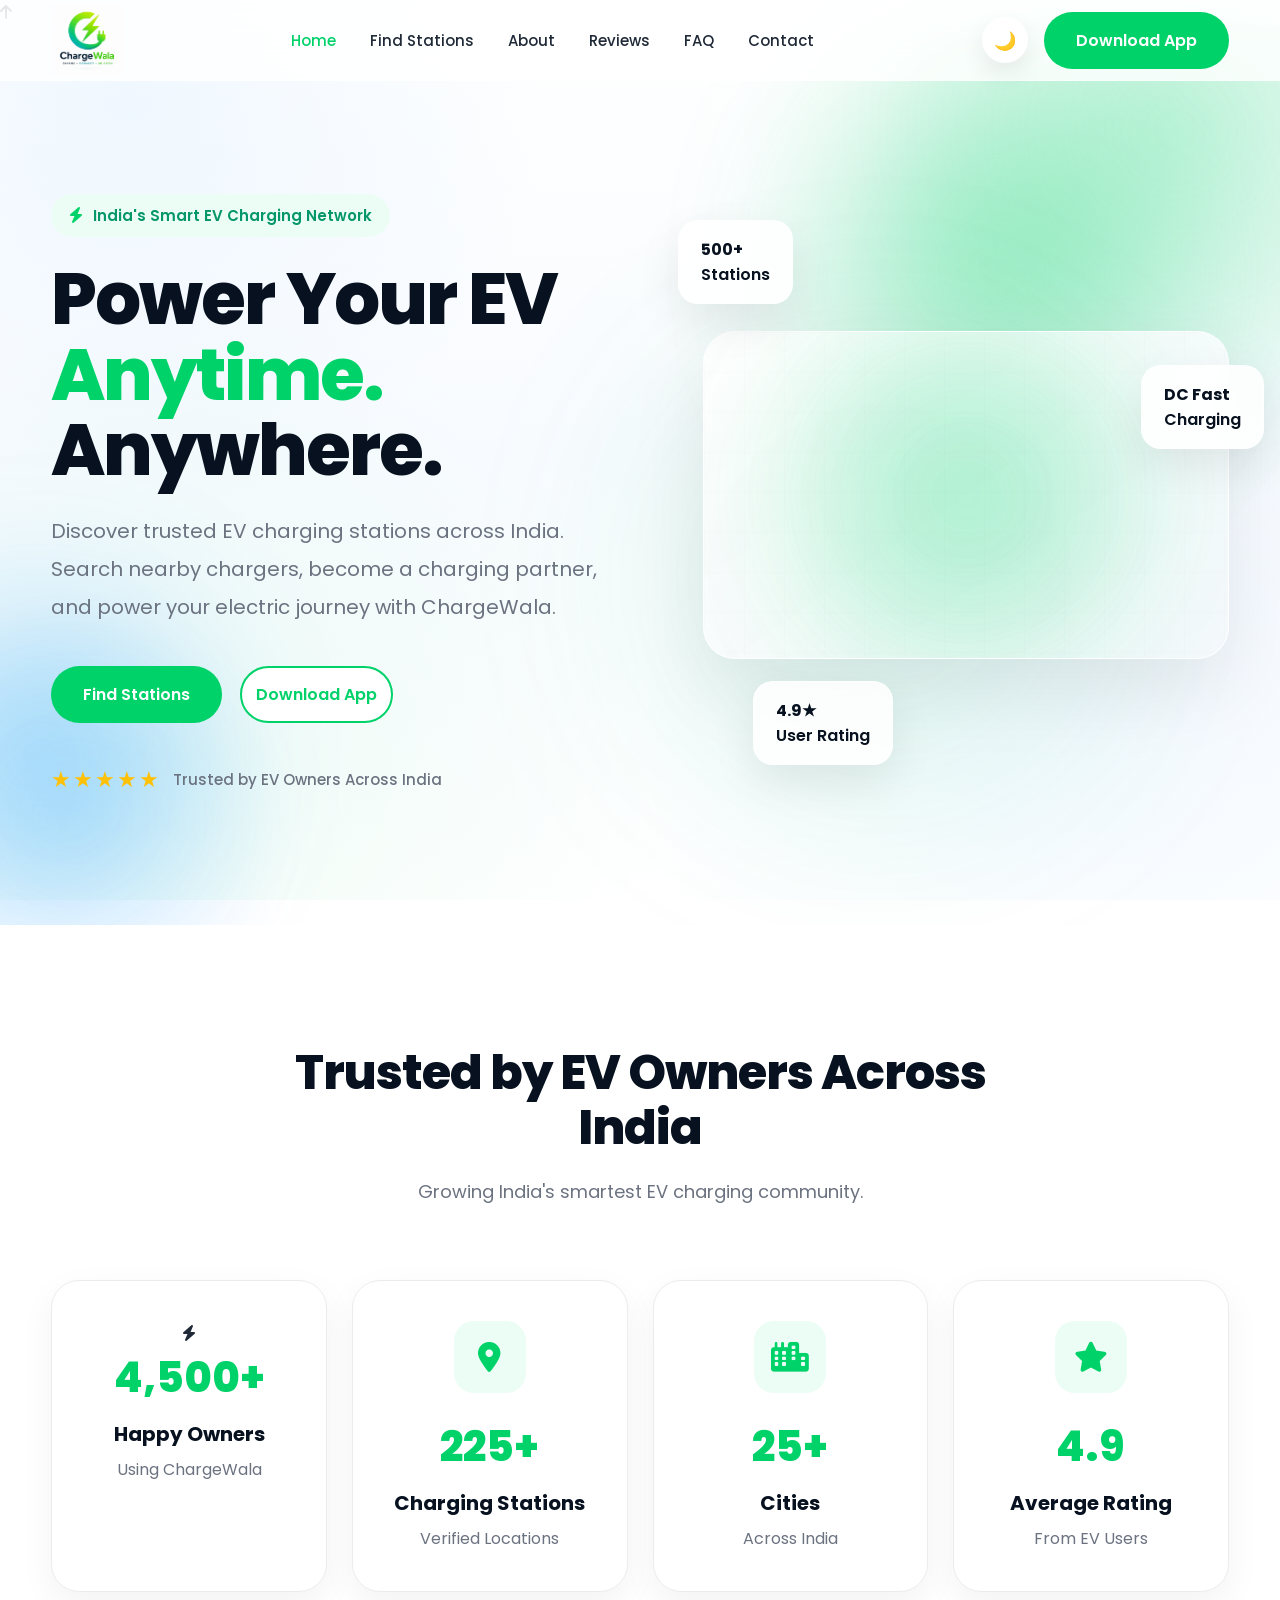
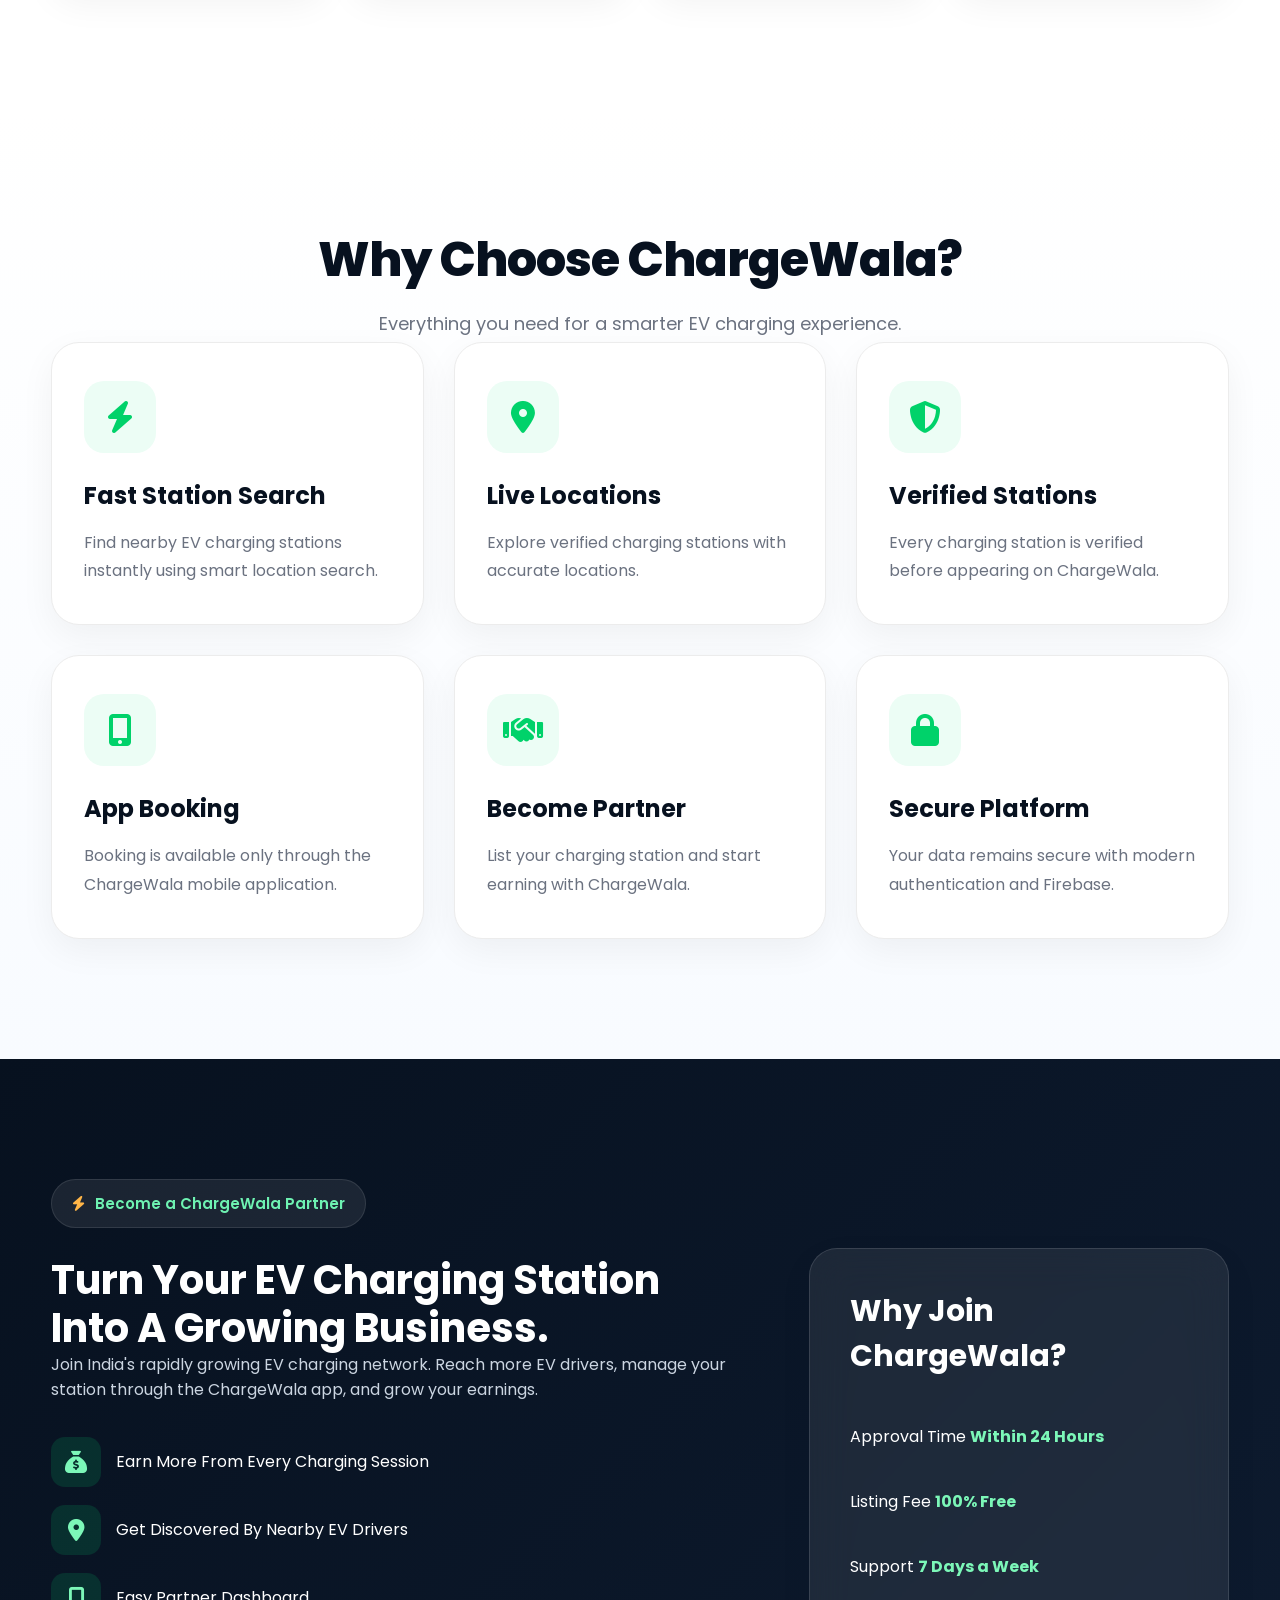
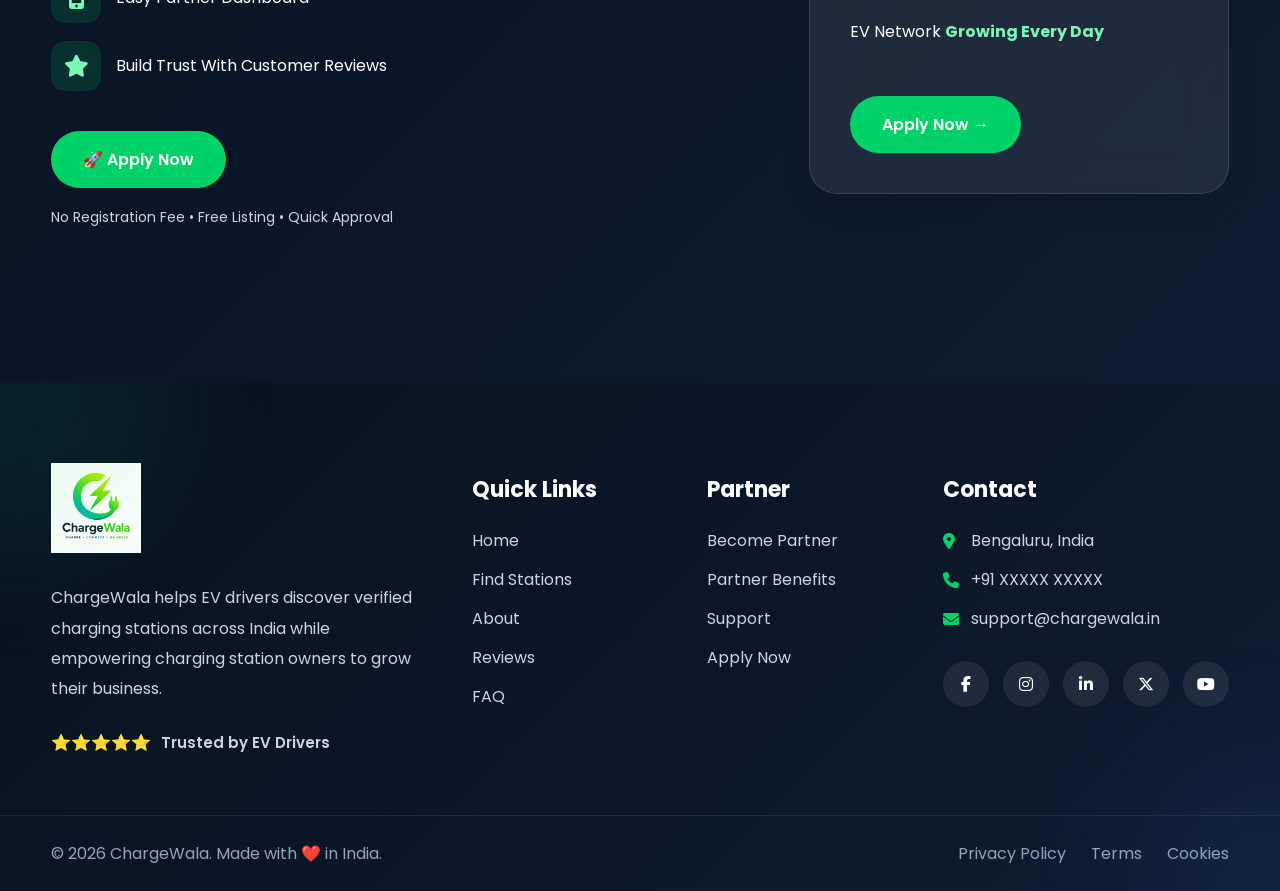
==== index.html @ 98efdf78 "Remove car placeholder from index.html Removed the car placeholder section from the HTML." ====
<!DOCTYPE html>
<html lang="en">

<head>

    <meta charset="UTF-8">

    <meta
        name="viewport"
        content="width=device-width, initial-scale=1.0">

    <title>ChargeWala | EV Charging Made Easy</title>

    <meta
        name="description"
        content="Find EV charging stations across India. Become a ChargeWala Partner and grow your charging business.">

    <meta
        name="keywords"
        content="EV Charging, ChargeWala, Charging Station, Electric Vehicle">

    <meta
        name="author"
        content="ChargeWala">

    <!-- Google Font -->
     <link
rel="stylesheet"
href="https://cdnjs.cloudflare.com/ajax/libs/font-awesome/6.7.2/css/all.min.css">

    <link
        rel="preconnect"
        href="https://fonts.googleapis.com">

    <link
        rel="preconnect"
        href="https://fonts.gstatic.com"
        crossorigin>

    <link
        href="https://fonts.googleapis.com/css2?family=Poppins:wght@300;400;500;600;700;800&display=swap"
        rel="stylesheet">

    <!-- CSS -->

  <link rel="stylesheet" href="css/variables.css">
<link rel="stylesheet" href="css/style.css">
<link rel="stylesheet" href="css/design-system.css">

<link rel="stylesheet" href="css/navbar.css">
<link rel="stylesheet" href="css/hero.css">
<link rel="stylesheet" href="css/stats.css">
<link rel="stylesheet" href="css/features.css">
<link rel="stylesheet" href="how-it-works.css">
<link rel="stylesheet" href="css/stations.css">
<link rel="stylesheet" href="css/partner.css">

<link rel="stylesheet" href="css/effects.css">
<link rel="stylesheet" href="css/dark.css">
<link rel="stylesheet" href="css/footer.css">


</head>
<body>


    <!-- Navbar -->
     
     <div class="cursor-glow"></div>
     <div class="scroll-progress"></div>
     <i class="fa-solid fa-arrow-up"></i>
    <div id="navbar"></div>

    <!-- Hero -->
    
    <main>
        

<section class="hero section">

    <div class="hero-blob blob-green"></div>

<div class="hero-blob blob-blue"></div>

<div class="container hero-wrapper">
    <div class="glow"></div>

<div class="hero-content fade-up">

<div class="hero-badge section-badge">
<div>
    <i class="fa-solid fa-bolt"></i>
</div>


<span>

India's Smart EV Charging Network

</span>

</div>

<h1 class="section-title">

Power Your EV

<span>Anytime.</span>

Anywhere.

</h1>

<p class="section-description">

Discover trusted EV charging stations across India.
Search nearby chargers, become a charging partner,
and power your electric journey with ChargeWala.

</p>

<div class="hero-buttons">

<a href="find-stations.html" class="btn">

Find Stations

</a>

<a href="download.html" class="btn-outline">

Download App

</a>

</div>

<div class="hero-rating">

<span>★★★★★</span>

Trusted by EV Owners Across India

</div>

</div>

<div class="hero-image fade-up">

    <div class="car-frame">

    <div class="car-glow"></div>

    <img
        src="assets/images/ev-car.png"
        alt="ChargeWala EV"
        class="ev-car">

   

</div>

    <div class="floating-card card-one">

<div>

<strong>500+</strong>

<br>

Stations

</div>

</div>
    <div class="floating-card card-two">

<div>

<strong>DC Fast</strong>

<br>

Charging

</div>

</div>

    <div class="floating-card card-three">

<div>

<strong>4.9★</strong>

<br>

User Rating

</div>

</div>

</div>

</div>

</section>

<section class="stats section">

<div class="container">

<div class="stats-header section-header">

<h2 class="section-title">

Trusted by EV Owners Across India

</h2>

<p class="section-description">
Growing India's smartest EV charging community.

</p>

</div>

<div class="stats-grid grid-4">

<div class="stat-card card">

<i class="fa-solid fa-bolt"></i>

<div class="stat-number" data-target="10000">

0

</div>

<div class="stat-title">

Happy Owners

</div>

<div class="stat-subtitle">

Using ChargeWala

</div>

</div>

<div class="stat-card card">

<div class="stat-icon"><i class="fa-solid fa-location-dot"></i></div>

<div class="stat-number" data-target="500">

0

</div>

<div class="stat-title">

Charging Stations

</div>

<div class="stat-subtitle">

Verified Locations

</div>

</div>

<div class="stat-card card">

<div class="stat-icon"><i class="fa-solid fa-city"></i></div>

<div class="stat-number" data-target="25">

0

</div>

<div class="stat-title">

Cities

</div>

<div class="stat-subtitle">

Across India

</div>

</div>

<div class="stat-card card">

<div class="stat-icon"><i class="fa-solid fa-star"></i></div>

<div class="stat-number">

4.9

</div>

<div class="stat-title">

Average Rating

</div>

<div class="stat-subtitle">

From EV Users

</div>

</div>

</div>

</div>

</section>

<section class="features section">

<div class="container">

<div class="features-header">

<h2 class="section-title">

Why Choose ChargeWala?

</h2>

<p class="section-description">

Everything you need for a smarter EV charging experience.

</p>

</div>

<div class="features-grid grid-3">
<div class="feature-card card">

<div class="feature-icon icon-box">

<i class="fa-solid fa-bolt"></i>

</div>

<h3>

Fast Station Search

</h3>

<p>

Find nearby EV charging stations instantly using smart location search.

</p>

</div>

<div class="feature-card card">

<div class="feature-icon icon-box">

<i class="fa-solid fa-location-dot"></i>

</div>

<h3>

Live Locations

</h3>

<p>

Explore verified charging stations with accurate locations.

</p>

</div>

<div class="feature-card card">

<div class="feature-icon icon-box">

<i class="fa-solid fa-shield-halved"></i>

</div>

<h3>

Verified Stations

</h3>

<p>

Every charging station is verified before appearing on ChargeWala.

</p>

</div>

<div class="feature-card card">

<div class="feature-icon icon-box">

<i class="fa-solid fa-mobile-screen-button"></i>

</div>

<h3>

App Booking

</h3>

<p>

Booking is available only through the ChargeWala mobile application.

</p>

</div>

<div class="feature-card card">

<div class="feature-icon icon-box">

<i class="fa-solid fa-handshake"></i>

</div>

<h3>

Become Partner

</h3>

<p>

List your charging station and start earning with ChargeWala.

</p>

</div>

<div class="feature-card card">

<div class="feature-icon icon-box">

<i class="fa-solid fa-lock"></i>

</div>

<h3>

Secure Platform

</h3>

<p>

Your data remains secure with modern authentication and Firebase.

</p>

</div>

</div>

</div>

</section>


<section class="partner section">

<div class="container partner-wrapper">

<div class="partner-left">

<div class="partner-badge">

<i class="fa-solid fa-bolt"></i>

<span>Become a ChargeWala Partner</span>

</div>

<h2>

Turn Your EV Charging Station Into A Growing Business.

</h2>

<p>

Join India's rapidly growing EV charging network.
Reach more EV drivers, manage your station through the ChargeWala app, and grow your earnings.

</p>

<div class="partner-list">

<div class="partner-item">

<div class="partner-icon">

<i class="fa-solid fa-sack-dollar"></i>

</div>

<div>

Earn More From Every Charging Session

</div>

</div>

<div class="partner-item">

<div class="partner-icon">

<i class="fa-solid fa-location-dot"></i>

</div>

<div>

Get Discovered By Nearby EV Drivers

</div>

</div>

<div class="partner-item">

<div class="partner-icon">

<i class="fa-solid fa-mobile-screen-button"></i>

</div>

<div>

Easy Partner Dashboard

</div>

</div>

<div class="partner-item">

<div class="partner-icon">

<i class="fa-solid fa-star"></i>

</div>

<div>

Build Trust With Customer Reviews

</div>

</div>

</div>

<a
href="https://forms.gle/YOUR_GOOGLE_FORM_LINK"
target="_blank"
class="btn">

🚀 Apply Now

</a>

<p class="partner-note">

No Registration Fee • Free Listing • Quick Approval

</p>

</div>

<div class="partner-right">
<div class="partner-card card glass-card">

<h3>

Why Join ChargeWala?

</h3>

<div class="partner-stat">

<span>Approval Time</span>

<strong>Within 24 Hours</strong>

</div>

<div class="partner-stat">

<span>Listing Fee</span>

<strong>100% Free</strong>

</div>

<div class="partner-stat">

<span>Support</span>

<strong>7 Days a Week</strong>

</div>

<div class="partner-stat">

<span>EV Network</span>

<strong>Growing Every Day</strong>

</div>

<a
href="https://forms.gle/YOUR_GOOGLE_FORM_LINK"
target="_blank"
class="btn">

Apply Now →

</a>

</div>

</div>

</div>

</section>

</main>


    <!-- Footer -->
    <div id="footer"></div>

<script src="js/navbar.js"></script>
<script src="js/theme.js"></script>
<script src="js/animation.js"></script>
<script src="js/effects.js"></script>
<script src="js/loader.js"></script>
<script src="js/app.js"></script>
<script src="js/footer.js"></script>

</body>


</html>
---- css/variables.css ----
/* ======================================
   ChargeWala Design System
======================================*/

:root{

    /* Colors */

    --primary:#00D26A;

    --primary-dark:#00B95E;

    --secondary:#0094FF;

    --dark:#07111F;

    --white:#FFFFFF;

    --bg:#F8FAFC;

    --text:#1F2937;

    --gray:#6B7280;

    --border:#E5E7EB;

    /* Radius */

    --radius-sm:10px;

    --radius-md:18px;

    --radius-lg:28px;

    --radius-xl:40px;

    /* Shadow */

    --shadow-sm:0 5px 15px rgba(0,0,0,.05);

    --shadow-md:0 10px 30px rgba(0,0,0,.08);

    --shadow-lg:0 20px 60px rgba(0,0,0,.12);

    /* Transition */

    --transition:.35s ease;

}
---- css/style.css ----
/* ===========================
   ChargeWala Global Styles
=========================== */

@import url("variables.css");

/* ===========================
   RESET
=========================== */

*{
    margin:0;
    padding:0;
    box-sizing:border-box;
}

/*=====================================
        GLOBAL BACKGROUND
======================================*/

html{
    scroll-behavior:smooth;
}

body{
    font-family:'Poppins',sans-serif;
    color:var(--text);
    overflow-x:hidden;
    position:relative;
    background:#fff;
}

img{

transition:.35s;

}

img:hover{

transform:scale(1.01);

}

a{
    text-decoration:none;
    color:inherit;
}

button{
    border:none;
    cursor:pointer;
    font-family:inherit;
    background:none;
}

input,
textarea,
select{
    font-family:inherit;
    outline:none;
}

ul{
    list-style:none;
}

/* ===========================
   CONTAINER
=========================== */

.container{
    width:min(1200px,92%);
    margin:0 auto;
}


/* ===========================
   BUTTONS
=========================== */

.btn{

display:inline-flex;
align-items:center;
justify-content:center;
gap:10px;

padding:16px 32px;

border-radius:999px;

background:var(--primary);

color:#fff;

font-size:16px;
font-weight:600;

transition:all .35s ease;

}

.btn:hover{

transform:translateY(-4px);

background:linear-gradient(
135deg,
var(--primary-dark),
var(--primary)
);

box-shadow:0 20px 45px rgba(0,210,106,.30);

}

.btn-outline{

display:inline-flex;
align-items:center;
justify-content:center;
gap:10px;

padding:16px 32px;

border-radius:999px;

border:2px solid var(--primary);

background:#fff;

color:var(--primary);

font-size:16px;
font-weight:600;

transition:all .35s ease;

}

.btn-outline:hover{

background:var(--primary);

color:#fff;

transform:translateY(-4px);

box-shadow:0 20px 45px rgba(0,210,106,.25);

}

/* ===========================
   MAIN
=========================== */

main{
    min-height:100vh;
}

/*=====================================
        COMMON PAGE HERO
======================================*/

.page-hero{

position:relative;

overflow:hidden;

background:
radial-gradient(circle at top right,
rgba(0,210,106,.18),
transparent 35%),

radial-gradient(circle at bottom left,
rgba(79,172,254,.15),
transparent 35%),

linear-gradient(
180deg,
#ffffff,
#f8fbff
);

}

/* Glow Blobs */

.page-hero .hero-blob{

position:absolute;

border-radius:50%;

filter:blur(90px);

opacity:.7;

pointer-events:none;

z-index:0;

}

.page-hero .blob-green{

width:320px;

height:320px;

background:#00D26A;

top:-80px;

right:-80px;

}

.page-hero .blob-blue{

width:280px;

height:280px;

background:#4FACFE;

bottom:-100px;

left:-100px;

}

/* Hero Content */

.page-hero .container{

position:relative;

z-index:2;

}

/*=====================================
        GLOBAL PREMIUM BACKGROUND
======================================*/

/*=====================================
        GLOBAL PREMIUM BACKGROUND
======================================*/

body::before{

content:"";

position:fixed;

inset:0;

z-index:-1;

pointer-events:none;

background:

radial-gradient(circle at 10% 10%,
rgba(79,172,254,.08),
transparent 30%),

radial-gradient(circle at 90% 12%,
rgba(0,210,106,.08),
transparent 30%),

radial-gradient(circle at 15% 85%,
rgba(0,210,106,.06),
transparent 35%),

radial-gradient(circle at 85% 80%,
rgba(79,172,254,.06),
transparent 35%),

linear-gradient(
180deg,
#ffffff,
#f8fbff,
#ffffff);

}

/*=====================================
        GLOBAL SECTIONS
======================================*/

section{
padding:90px 0;
position:relative;

background:transparent;

}

.card{

background:#fff;

border-radius:20px;

box-shadow:
0 10px 30px rgba(15,23,42,.08);

transition:.3s;

}

.card:hover{

transform:translateY(-8px);

box-shadow:

0 25px 60px rgba(0,0,0,.12);

}
---- css/design-system.css ----
/* ==========================================
   CHARGEWALA DESIGN SYSTEM
========================================== */

/* ========= Sections ========= */

.section{
    position:relative;
    padding:120px 0;
}

.section-header{
    max-width:760px;
    margin:0 auto 70px;
    text-align:center;
}

.section-badge{
    display:inline-flex;
    align-items:center;
    gap:10px;
    padding:10px 18px;
    border-radius:999px;
    background:#ECFDF5;
    color:#059669;
    font-size:15px;
    font-weight:600;
    margin-bottom:20px;
}

.section-title{
    font-size:48px;
    font-weight:800;
    line-height:1.15;
    letter-spacing:-1px;
    color:var(--dark);
    margin-bottom:20px;
}

.section-description{
    font-size:18px;
    line-height:1.9;
    color:var(--gray);
}

/* ========= Cards ========= */

.card{
    background:#fff;
    border:1px solid #ECECEC;
    border-radius:28px;
    overflow:hidden;
    box-shadow:0 12px 35px rgba(0,0,0,.05);
    transition:all .35s ease;
}

.card:hover{
    transform:translateY(-10px);
    box-shadow:0 35px 70px rgba(0,0,0,.12);
}

/* ========= Glass ========= */

.glass-card{
    background:rgba(255,255,255,.08) !important;
    backdrop-filter:blur(20px);
    -webkit-backdrop-filter:blur(20px);
    border:1px solid rgba(255,255,255,.12);
}

/* ========= Icons ========= */

.icon-box{
    width:72px;
    height:72px;
    display:flex;
    justify-content:center;
    align-items:center;
    border-radius:20px;
    background:#ECFDF5;
    color:var(--primary);
    font-size:32px;
    margin-bottom:25px;
}

/* ========= Layout ========= */

.grid{
    display:grid;
    gap:30px;
}

.grid-2{
    display:grid;
    grid-template-columns:repeat(2,1fr);
    gap:30px;
}

.grid-3{
    display:grid;
    grid-template-columns:repeat(3,1fr);
    gap:30px;
}

.grid-4{
    display:grid;
    grid-template-columns:repeat(4,1fr);
    gap:30px;
}

.flex{
    display:flex;
}

.flex-center{
    display:flex;
    align-items:center;
    justify-content:center;
}

/* ========= Utilities ========= */

.gradient-text{
    background:linear-gradient(
        90deg,
        var(--primary),
        var(--secondary)
    );

    -webkit-background-clip:text;
    -webkit-text-fill-color:transparent;
}

.divider{
    width:100px;
    height:4px;
    margin:30px auto;
    border-radius:999px;
    background:linear-gradient(
        90deg,
        var(--primary),
        var(--secondary)
    );
}

/* ========= Responsive ========= */

@media (max-width:992px){

    .grid-4{
        grid-template-columns:repeat(2,1fr);
    }

    .grid-3{
        grid-template-columns:repeat(2,1fr);
    }

}

@media (max-width:768px){

    .section{
        padding:90px 0;
    }

    .section-title{
        font-size:36px;
    }

    .section-description{
        font-size:17px;
    }

    .grid-2,
    .grid-3,
    .grid-4{
        grid-template-columns:1fr;
    }

}
---- css/navbar.css ----
/* ==========================================
        CHARGEWALA PREMIUM NAVBAR
========================================== */

.navbar{
    position:fixed;
    top:0;
    left:0;
    width:100%;
    z-index:999;
    background:rgba(255,255,255,.82);
    backdrop-filter:blur(20px);
    -webkit-backdrop-filter:blur(20px);
    border-bottom:1px solid rgba(255,255,255,.25);
    transition:all .35s ease;
}

.navbar.scrolled{
    background:rgba(255,255,255,.92);
    box-shadow:0 12px 35px rgba(0,0,0,.08);
}

/* =======================
        CONTAINER
======================= */

.nav-container{
    height:80px;
    display:flex;
    align-items:center;
    justify-content:space-between;
}

/* =======================
          LOGO
======================= */

.logo{

display:flex;

align-items:center;

text-decoration:none;

}

.logo img{

height:72px;

width:auto;

display:block;

transition:.3s ease;

}

.logo img:hover{

transform:scale(1.05);

}
/* =======================
        NAV LINKS
======================= */

.nav-links{
    display:flex;
    align-items:center;
    gap:34px;
}

.nav-links li{
    list-style:none;
}

.nav-links a{
    position:relative;
    color:var(--text);
    font-size:15px;
    font-weight:500;
    transition:all .3s ease;
}

.nav-links a:hover{
    color:var(--primary);
}

.nav-links a::after{
    content:"";
    position:absolute;
    left:0;
    bottom:-7px;
    width:0;
    height:2px;
    border-radius:50px;
    background:var(--primary);
    transition:width .3s ease;
}

.nav-links a:hover::after{
    width:100%;
}

.active-link{
    color:var(--primary)!important;
}

.active-link::after{
    width:100%;
}

/* =======================
        RIGHT SIDE
======================= */

.nav-right{
    display:flex;
    align-items:center;
    gap:16px;
}

/* =======================
       THEME BUTTON
======================= */

.theme-btn{
    width:46px;
    height:46px;
    border:none;
    border-radius:50%;
    background:#fff;
    box-shadow:0 10px 25px rgba(0,0,0,.08);
    cursor:pointer;
    font-size:18px;
    transition:all .35s ease;
}

.theme-btn:hover{
    transform:rotate(20deg);
}

/* =======================
      MENU BUTTON
======================= */

.menu-btn{
    width:48px;
    height:48px;
    border:none;
    background:transparent;
    display:none;
    justify-content:center;
    align-items:center;
    flex-direction:column;
    gap:6px;
    cursor:pointer;
}

.menu-btn span{
    width:26px;
    height:3px;
    border-radius:50px;
    background:var(--dark);
    transition:all .35s ease;
}

/* Hamburger Animation */

.menu-btn.active span:nth-child(1){
    transform:translateY(9px) rotate(45deg);
}

.menu-btn.active span:nth-child(2){
    opacity:0;
}

.menu-btn.active span:nth-child(3){
    transform:translateY(-9px) rotate(-45deg);
}

/* =======================
         OVERLAY
======================= */

.menu-overlay{
    position:fixed;
    inset:0;
    background:rgba(0,0,0,.45);
    backdrop-filter:blur(4px);
    opacity:0;
    visibility:hidden;
    transition:all .35s ease;
    z-index:998;
}

.menu-overlay.active{
    opacity:1;
    visibility:visible;
}

/* =======================
       RESPONSIVE
======================= */

@media(max-width:992px){

    .nav-right{
        display:none;
    }

    .menu-btn{
        display:flex;
    }

    .nav-links{
        position:fixed;
        top:0;
        right:-100%;
        width:300px;
        height:100vh;
        background:#fff;
        flex-direction:column;
        align-items:flex-start;
        justify-content:flex-start;
        gap:28px;
        padding:110px 35px;
        box-shadow:-10px 0 40px rgba(0,0,0,.08);
        transition:right .35s ease;
        z-index:999;
    }

    .nav-links.active{
        right:0;
    }

}

@media(max-width:576px){

    .logo{
        font-size:22px;
    }

    .nav-container{
        height:72px;
    }

    .nav-links{
        width:100%;
    }

}
---- css/hero.css ----
/*=====================================
        HERO SECTION
======================================*/

.hero{
    position:relative;
    overflow:hidden;
    min-height:100vh;
    display:flex;
    align-items:center;
    padding:120px 0 80px;
    background:transparent;
}

.hero-wrapper{
    position:relative;
    z-index:2;
    display:grid;
    grid-template-columns:1.05fr .95fr;
    gap:70px;
    align-items:center;
}

.hero-content{
    position:relative;
    z-index:2;
}

/*=====================================
        HERO BADGE
======================================*/

.hero-badge{
    display:inline-flex;
    align-items:center;
    gap:10px;
    padding:10px 18px;
    margin-bottom:24px;
}

.hero-badge i{
    color:var(--primary);
    font-size:16px;
}

/*=====================================
        HERO TITLE
======================================*/

.hero h1{
    font-size:72px;
    font-weight:800;
    line-height:1.05;
    letter-spacing:-2px;
    color:var(--dark);
    margin-bottom:24px;
}

.hero h1 span{
    color:var(--primary);
}

/*=====================================
        HERO DESCRIPTION
======================================*/

.hero p{
    max-width:560px;
    font-size:20px;
    line-height:1.9;
    color:var(--gray);
    margin-bottom:40px;
}

/*=====================================
        BUTTON GROUP
======================================*/

.hero-buttons{
    display:flex;
    align-items:center;
    gap:18px;
    flex-wrap:wrap;
}

/*=====================================
        RATING
======================================*/

.hero-rating{
    display:flex;
    align-items:center;
    gap:12px;
    margin-top:40px;
    font-size:15px;
    color:var(--gray);
    font-weight:500;
}

.hero-rating span{
    color:#FFC107;
    font-size:22px;
    letter-spacing:2px;
}

/*=====================================
        BACKGROUND BLOBS
======================================*/

.hero::before{
    content:"";
    position:absolute;
    width:650px;
    height:650px;
    right:-220px;
    top:-220px;
    border-radius:50%;
    background:
    radial-gradient(
        circle,
        rgba(0,210,106,.18),
        transparent 70%
    );
    filter:blur(20px);
}

.hero::after{
    content:"";
    position:absolute;
    width:450px;
    height:450px;
    left:-150px;
    bottom:-120px;
    border-radius:50%;
    background:
    radial-gradient(
        circle,
        rgba(0,148,255,.12),
        transparent 70%
    );
    filter:blur(15px);
}

/*=====================================
        MAIN GLOW
======================================*/

.glow{
    position:absolute;
    right:140px;
    bottom:20px;
    width:420px;
    height:420px;
    border-radius:50%;
    background:#00D26A;
    opacity:.12;
    filter:blur(120px);
    z-index:-1;
}

/*=====================================
        HERO IMAGE
======================================*/

.hero-image{
    position:relative;
    display:flex;
    justify-content:center;
    align-items:center;
    min-height:620px;
}

/*=====================================
        CAR FRAME
======================================*/

.car-frame{
    position:relative;
    width:100%;
    max-width:560px;
    aspect-ratio:16/10;
    display:flex;
    justify-content:center;
    align-items:center;
    overflow:hidden;
    border-radius:32px;
    background:linear-gradient(
        145deg,
        rgba(255,255,255,.95),
        rgba(244,248,252,.92)
    );
    border:1px solid rgba(255,255,255,.7);
    box-shadow:
        0 30px 80px rgba(0,0,0,.08);
}

/*=====================================
        INNER GLOW
======================================*/

.car-frame::before{

    content:"";

    position:absolute;

    width:430px;

    height:430px;

    border-radius:50%;

    background:radial-gradient(

        rgba(0,210,106,.20),

        transparent 70%

    );

    filter:blur(35px);

}

/*=====================================
        GRID EFFECT
======================================*/

.car-frame::after{

    content:"";

    position:absolute;

    inset:0;

    background-image:

        linear-gradient(rgba(0,0,0,.03) 1px,transparent 1px),

        linear-gradient(90deg,rgba(0,0,0,.03) 1px,transparent 1px);

    background-size:40px 40px;

    opacity:.35;

}

/*=====================================
        EV IMAGE
======================================*/

.ev-car{

    position:relative;

    z-index:5;

    width:100%;

    max-width:520px;

    display:none;

    animation:carFloat 5s ease-in-out infinite;

}

/*=====================================
        PLACEHOLDER
======================================*/

.car-placeholder{

    position:absolute;

    inset:0;

    display:flex;

    flex-direction:column;

    justify-content:center;

    align-items:center;

    text-align:center;

    z-index:4;

}

.placeholder-icon{

    font-size:82px;

    margin-bottom:18px;

}

.car-placeholder h3{

    font-size:34px;

    color:var(--primary);

    margin-bottom:12px;

}

.car-placeholder p{

    font-size:16px;

    color:var(--gray);

}

/*=====================================
        GLOW
======================================*/

.car-glow{

    position:absolute;

    width:360px;

    height:360px;

    border-radius:50%;

    background:#00D26A;

    opacity:.15;

    filter:blur(90px);

    animation:pulseGlow 5s ease-in-out infinite;

}

/*=====================================
        IMAGE ANIMATION
======================================*/

@keyframes carFloat{

    0%,100%{

        transform:translateY(0);

    }

    50%{

        transform:translateY(-14px);

    }

}

@keyframes pulseGlow{

    0%,100%{

        transform:scale(1);

    }

    50%{

        transform:scale(1.08);

    }

}
/*=====================================
        FLOATING CARDS
======================================*/

.floating-card{
    position:absolute;
    display:flex;
    align-items:center;
    gap:12px;
    padding:16px 22px;
    border-radius:20px;
    background:rgba(255,255,255,.88);
    backdrop-filter:blur(16px);
    border:1px solid rgba(255,255,255,.65);
    box-shadow:0 18px 45px rgba(0,0,0,.08);
    font-weight:600;
    color:var(--dark);
    z-index:20;
    animation:floatCard 6s ease-in-out infinite;
}

.floating-card i{
    color:var(--primary);
    font-size:20px;
}

/* Card Positions */

.card-one{
    top:35px;
    left:-25px;
}

.card-two{
    top:180px;
    right:-35px;
    animation-delay:1.5s;
}

.card-three{
    bottom:40px;
    left:50px;
    animation-delay:3s;
}

/*=====================================
        HERO BLOBS
======================================*/

.hero-blob{
    position:absolute;
    border-radius:50%;
    pointer-events:none;
    filter:blur(90px);
    opacity:.35;
    z-index:0;
}

.blob-green{
    width:320px;
    height:320px;
    background:#00D26A;
    right:120px;
    top:80px;
    animation:blobFloat 10s ease-in-out infinite;
}

.blob-blue{
    width:260px;
    height:260px;
    background:#0094FF;
    left:-90px;
    bottom:40px;
    animation:blobFloat 12s ease-in-out infinite reverse;
}

/*=====================================
        HERO REVEAL
======================================*/

.fade-up{
    opacity:0;
    transform:translateY(40px);
    transition:
        opacity .8s ease,
        transform .8s ease;
}

.fade-up.show{
    opacity:1;
    transform:translateY(0);
}

/*=====================================
        ANIMATIONS
======================================*/

@keyframes floatCard{

    0%,100%{
        transform:translateY(0);
    }

    50%{
        transform:translateY(-12px);
    }

}

@keyframes blobFloat{

    0%,100%{
        transform:
            translateY(0)
            scale(1);
    }

    50%{
        transform:
            translateY(-25px)
            scale(1.05);
    }

}

/*=====================================
        RESPONSIVE
======================================*/

/* Laptop */

@media (max-width:1200px){

    .hero h1{
        font-size:62px;
    }

    .hero-wrapper{
        gap:50px;
    }

}

/* Tablet */

@media (max-width:992px){

    .hero{

        min-height:auto;

        padding:110px 0 80px;

    }

    .hero-wrapper{

        grid-template-columns:1fr;

        text-align:center;

        gap:70px;

    }

    .hero-content{

        display:flex;

        flex-direction:column;

        align-items:center;

    }

    .hero h1{

        font-size:54px;

    }

    .hero p{

        max-width:700px;

    }

    .hero-buttons{

        justify-content:center;

    }

    .hero-rating{

        justify-content:center;

    }

    .hero-image{

        min-height:500px;

    }

    .card-one{

        left:10px;

    }

    .card-two{

        right:10px;

    }

    .card-three{

        left:40px;

    }

}

/* Mobile */

@media (max-width:768px){

    .hero{

        padding-top:95px;

    }

    .hero h1{

        font-size:42px;

        letter-spacing:-1px;

    }

    .hero p{

        font-size:17px;

        line-height:1.8;

    }

    .hero-buttons{

        width:100%;

        flex-direction:column;

    }

    .hero-buttons .btn,

    .hero-buttons .btn-outline{

        width:100%;

    }

    .hero-image{

        min-height:380px;

    }

    .car-frame{

        max-width:100%;

        border-radius:24px;

    }

    .floating-card{

        padding:12px 16px;

        font-size:13px;

        border-radius:16px;

    }

    .floating-card i{

        font-size:16px;

    }

    .card-one{

        top:10px;

        left:0;

    }

    .card-two{

        top:140px;

        right:0;

    }

    .card-three{

        left:15px;

        bottom:10px;

    }

}

/* Small Mobile */

@media (max-width:480px){

    .hero h1{

        font-size:34px;

    }

    .hero-badge{

        font-size:12px;

        padding:8px 14px;

    }

    .hero-rating{

        flex-wrap:wrap;

        gap:8px;

    }

    .placeholder-icon{

        font-size:64px;

    }

    .car-placeholder h3{

        font-size:26px;

    }

    .car-placeholder p{

        font-size:14px;

    }

    .floating-card{

        font-size:12px;

        padding:10px 14px;

    }

}
---- css/stats.css ----
/*=====================================
        TRUST & STATS
======================================*/

.stats{
    background:#fff;
}

/* ==========================
        HEADER
========================== */

.stats-header{
    text-align:center;
}

/* ==========================
        GRID
========================== */

.stats-grid{
    gap:25px;
}

/* ==========================
        CARD
========================== */

.stat-card{
    padding:40px 30px;
    text-align:center;
}

/* ==========================
        ICON
========================== */

.stat-icon{
    width:72px;
    height:72px;
    margin:0 auto 22px;
    display:flex;
    align-items:center;
    justify-content:center;
    border-radius:20px;
    background:#ECFDF5;
    color:var(--primary);
    font-size:30px;
}

/* ==========================
        NUMBER
========================== */

.stat-number{
    font-size:42px;
    font-weight:800;
    color:var(--primary);
    margin-bottom:10px;
}

/* ==========================
        TITLE
========================== */

.stat-title{
    font-size:20px;
    font-weight:700;
    color:var(--dark);
    margin-bottom:8px;
}

/* ==========================
        SUBTITLE
========================== */

.stat-subtitle{
    color:var(--gray);
    line-height:1.6;
}

/* ==========================
        RESPONSIVE
========================== */

@media(max-width:768px){

    .stat-number{
        font-size:34px;
    }

    .stat-title{
        font-size:18px;
    }

}
---- css/features.css ----
/*=====================================
        FEATURES SECTION
======================================*/

.features{
    background:linear-gradient(
        to bottom,
        #ffffff,
        #f8fbff
    );
}

/* ==========================
        HEADER
========================== */

.features-header{
    text-align:center;
}

/* ==========================
        GRID
========================== */

.features-grid{
    gap:30px;
}

/* ==========================
        CARD
========================== */

.feature-card{
    position:relative;
    padding:38px 32px;
}

/* Top Border Animation */

.feature-card::before{
    content:"";
    position:absolute;
    left:0;
    top:0;
    width:100%;
    height:4px;
    background:var(--primary);
    transform:scaleX(0);
    transition:transform .35s ease;
}

.feature-card:hover::before{
    transform:scaleX(1);
}

/* ==========================
        ICON
========================== */

.feature-icon{
    margin-bottom:25px;
}

/* ==========================
        TITLE
========================== */

.feature-card h3{
    font-size:24px;
    font-weight:700;
    color:var(--dark);
    margin-bottom:16px;
}

/* ==========================
        DESCRIPTION
========================== */

.feature-card p{
    color:var(--gray);
    line-height:1.8;
}

/* ==========================
        RESPONSIVE
========================== */

@media(max-width:768px){

    .feature-card{
        padding:30px 24px;
    }

    .feature-card h3{
        font-size:22px;
    }

}
---- css/stations.css ----
/*=====================================
        STATIONS
======================================*/

.stations{
    background:#fff;
}

/* ==========================
        HEADER
========================== */

.stations-header{
    text-align:center;
}

/* ==========================
        SEARCH
========================== */

.search-box{
    max-width:900px;
    margin:40px auto 60px;
    display:grid;
    grid-template-columns:2fr 1fr auto;
    gap:15px;
}

.search-box input,
.search-box select{
    height:58px;
    padding:0 18px;
    border:1px solid var(--border);
    border-radius:16px;
    background:#fff;
    font-size:16px;
}

.search-box button{
    height:58px;
}

/* ==========================
        GRID
========================== */

.station-grid{
    gap:25px;
}

/* ==========================
        CARD
========================== */

.station-card{

position:relative;

overflow:hidden;

}

.station-status{

position:absolute;

top:18px;

left:18px;

z-index:5;

}

.status{

padding:8px 16px;

border-radius:999px;

font-size:13px;

font-weight:700;

backdrop-filter:blur(15px);

background:rgba(255,255,255,.85);

box-shadow:0 8px 20px rgba(0,0,0,.08);

}
/* ==========================
        IMAGE
========================== */

.station-image{
    height:180px;
    display:flex;
    justify-content:center;
    align-items:center;
    margin-bottom:20px;
    border-radius:18px;
    background:linear-gradient(
        135deg,
        #E8FFF4,
        #F4F9FF
    );
    font-size:64px;
    color:var(--primary);
}

/* ==========================
        CONTENT
========================== */

.station-card h3{
    margin-bottom:10px;
    color:var(--dark);
}

.station-meta{
    display:flex;
    justify-content:space-between;
    margin:18px 0;
    color:var(--gray);
}

.station-card .btn{
    width:100%;
}

.view-all{
    margin-top:50px;
    text-align:center;
}

/* ==========================
        RESPONSIVE
========================== */

@media(max-width:992px){

    .search-box{
        grid-template-columns:1fr;
    }

}

@media(max-width:768px){

    .station-card{
        padding:24px;
    }

}

.status{

    display:inline-flex;

    align-items:center;

    gap:6px;

    padding:6px 12px;

    border-radius:999px;

    font-size:13px;

    font-weight:600;

}

.available{

    background:#ECFDF5;

    color:#059669;

}

.busy{

    background:#FEE2E2;

    color:#DC2626;

}

.station-actions{

    display:flex;

    gap:12px;

    margin-top:22px;

}

.station-actions a{

    flex:1;

}

/*=====================================
      PREMIUM STATION CARD
======================================*/

.station-card{
    overflow:hidden;
}

.station-image{
    width:100%;
    height:220px;
    object-fit:cover;
    border-radius:18px;
    background:#eef6ff;
}

.station-status{

    display:flex;
    justify-content:space-between;
    align-items:center;

    margin:18px 0;

}

.status{

    display:inline-flex;
    align-items:center;

    padding:7px 14px;

    border-radius:999px;

    font-size:13px;

    font-weight:600;

}

.available{

    background:#ECFDF5;
    color:#059669;

}

.busy{

    background:#FEE2E2;
    color:#DC2626;

}

.station-info{

    display:grid;
    gap:10px;

    margin:22px 0;

}

.station-info p{

    margin:0;

    color:var(--gray);

}

.station-actions{

    display:flex;

    gap:12px;

    margin-top:24px;

}

.station-actions a{

    flex:1;

}

.btn-outline{

    display:flex;

    justify-content:center;

    align-items:center;

    border-radius:999px;

    border:2px solid var(--primary);

    color:var(--primary);

    font-weight:600;

    transition:.3s;

    padding:14px;

}

.btn-outline:hover{

    background:var(--primary);

    color:#fff;

}

.station-status{

    display:flex;

    justify-content:space-between;

    align-items:center;

    margin:18px 0;

}

.station-status span:last-child{

    font-weight:700;

    color:#FFB400;

}

.station-info{

    display:grid;

    gap:10px;

    margin:22px 0;

}

.station-info p{

    display:flex;

    align-items:center;

    gap:8px;

    margin:0;

    color:var(--gray);

    font-size:15px;

}

.station-actions{

    display:flex;

    gap:12px;

    margin-top:25px;

}

.station-actions a{

    flex:1;

}

/*=====================================
      MOBILE STATION CARD
======================================*/

@media (max-width:768px){

.station-card{

    padding:18px;
    border-radius:20px;

}

.station-image{

    height:170px;

}

.station-card h3{

    font-size:22px;

    margin-top:12px;

}

.station-card > p{

    font-size:14px;

}

.station-info{

    display:grid;

    grid-template-columns:repeat(2,1fr);

    gap:12px;

}

.station-info p{

    display:flex;
    flex-direction:column;
    justify-content:center;
    align-items:center;

    text-align:center;

    padding:14px 8px;

    background:#f8fafc;

    border-radius:14px;

    min-height:75px;

    font-size:13px;

    font-weight:600;

}

.station-actions{

    display:grid;

    grid-template-columns:1fr 1fr;

    gap:10px;

}

.station-actions .btn,
.station-actions .btn-outline{

    height:48px;

    padding:0;

    font-size:15px;

    border-radius:14px;

}

.station-actions i{

    margin-right:6px;

}

}

/*=====================================
      PREMIUM CARD V2
======================================*/

.station-card{

background:#fff;

border-radius:24px;

padding:18px;

box-shadow:0 10px 35px rgba(0,0,0,.06);

transition:.35s;

}

.station-card:hover{

transform:translateY(-8px);

}

.station-top{

display:flex;

gap:16px;

align-items:flex-start;

}

.station-image{

width:120px;

height:120px;

border-radius:18px;

object-fit:cover;

flex-shrink:0;

}

.station-head{

flex:1;

}

.station-status-row{

display:flex;

justify-content:space-between;

align-items:center;

margin-bottom:10px;

}

.rating{

font-weight:700;

font-size:18px;

}

.address{

margin-top:10px;

color:#6b7280;

line-height:1.6;

}

.station-grid-info{

display:grid;

grid-template-columns:repeat(2,1fr);

gap:14px;

margin-top:22px;

}

.info-box{

background:#f8fafc;

border:1px solid #ececec;

border-radius:16px;

padding:16px;

display:flex;

flex-direction:column;

align-items:center;

justify-content:center;

text-align:center;

gap:8px;

}

.info-box span{

font-size:13px;

color:#64748b;

}

.info-box strong{

font-size:18px;

color:#111827;

}

.station-actions{

display:grid;

grid-template-columns:1fr 1fr;

gap:12px;

margin-top:22px;

}

.station-actions .btn,

.station-actions .btn-outline{

height:50px;

padding:0;

font-size:15px;

border-radius:16px;

display:flex;

justify-content:center;

align-items:center;

gap:8px;

}

@media(max-width:768px){

.station-top{

flex-direction:column;

}

.station-image{

width:100%;

height:190px;

}

.station-head{

width:100%;

}

.station-status-row{

margin-top:10px;

}

.station-grid-info{

gap:10px;

}

.info-box{

padding:14px;

}

.station-actions .btn,

.station-actions .btn-outline{

height:46px;

font-size:14px;

}

}

.rating{

position:absolute;

top:18px;

right:18px;

background:white;

padding:8px 14px;

border-radius:999px;

font-weight:700;

box-shadow:0 10px 25px rgba(0,0,0,.08);

}


.favorite-btn{

position:absolute;

right:18px;

bottom:18px;

width:46px;

height:46px;

border:none;

border-radius:50%;

background:white;

box-shadow:0 10px 25px rgba(0,0,0,.08);

font-size:20px;

cursor:pointer;

transition:.35s;

}

.favorite-btn:hover{

transform:scale(1.1);

color:#ef4444;

}

.charger-chip{

display:inline-flex;

padding:7px 14px;

background:#ECFDF5;

color:#059669;

border-radius:999px;

font-size:13px;

font-weight:600;

margin-top:15px;

}
---- css/partner.css ----
/*=====================================
        PARTNER SECTION
======================================*/

.partner{
    background:linear-gradient(135deg,#07111F,#0E1C31);
    color:#fff;
    overflow:hidden;
}

/* ==========================
        LAYOUT
========================== */

.partner-wrapper{
    display:grid;
    grid-template-columns:1fr 420px;
    gap:80px;
    align-items:center;
}

/* ==========================
        BADGE
========================== */

.partner-badge{
    display:inline-flex;
    align-items:center;
    gap:10px;
    padding:12px 20px;
    margin-bottom:28px;

    background:rgba(255,255,255,.08);
    border:1px solid rgba(255,255,255,.10);

    border-radius:999px;

    color:#6EF2B2;

    font-size:15px;
    font-weight:600;

    width:fit-content;
}

.partner-badge i{
    color:#FFB547;
}

/* ==========================
        TYPOGRAPHY
========================== */

.partner h2{
    font-size:40px;
    line-height:1.2;
    word-break:normal;
}

.partner p{
    color:#CBD5E1;
    margin-bottom:35px;
}

/* ==========================
        LIST
========================== */

.partner-list{
    display:grid;
    gap:18px;
    margin-bottom:40px;
}

.partner-item{
    display:flex;
    align-items:center;
    gap:15px;
}

/* ==========================
        ICON
========================== */

.partner-icon{
    width:50px;
    height:50px;
    display:flex;
    align-items:center;
    justify-content:center;
    border-radius:14px;
    background:rgba(0,210,106,.15);
    color:#7CF7B8;
    font-size:22px;
    flex-shrink:0;
}

/* ==========================
        RIGHT
========================== */

.partner-right{
    justify-content:flex-end;
}

/* ==========================
        CARD
========================== */

.partner-card{
    width:100%;
    max-width:420px;
    padding:40px;
    color:#fff;
}

.partner-card h3{
    font-size:30px;
    margin-bottom:25px;
}

.partner-stat{
    padding:20px 0;
}

.partner-stat strong{
    color:#7CF7B8;
}

.partner-card .btn{
    margin-top:32px;
}

/* ==========================
        RESPONSIVE
========================== */

@media(max-width:992px){

    
    .partner-wrapper{
        grid-template-columns:1fr;
    }

    .partner{
        text-align:center;
    }

    .partner-item{
        justify-content:center;
    }

}
@media (max-width:768px){

    .partner-item{
        justify-content:flex-start;
        text-align:left;
        align-items:center;
    }

    .partner-list{
        gap:20px;
    }

}

@media(max-width:768px){

    .partner-card{
        padding:30px 24px;
    }

    .partner h2{
        font-size:34px;
    }

}

.partner-note{

    margin-top:18px;

    color:#94A3B8;

    font-size:14px;

    line-height:1.6;

}
---- css/effects.css ----
/*=====================================
        SCROLL BAR
======================================*/

.scroll-progress{

position:fixed;

top:0;

left:0;

height:4px;

width:0;

background:linear-gradient(
90deg,
#00D26A,
#0094FF
);

z-index:99999;

}

/*=====================================
        CURSOR GLOW
======================================*/

.cursor-glow{

    position:fixed;

    width:320px;

    height:320px;

    border-radius:50%;

    pointer-events:none;

    background:radial-gradient(

        rgba(0,210,106,.12),

        transparent 70%

    );

    transform:translate(-50%,-50%);

    filter:blur(50px);

    opacity:.6;

    z-index:-999;

}
---- css/dark.css ----
/* ==========================================
   CHARGEWALA DARK THEME
========================================== */

body{
    transition:
        background-color .35s ease,
        color .35s ease;
}

/* Dark Theme */

body.dark{

    --bg:#07111F;

    --white:#111827;

    --text:#F8FAFC;

    --gray:#CBD5E1;

    --border:#1F2937;

    --dark:#F8FAFC;

    background:var(--bg);

    color:var(--text);

}

/* Navbar */

body.dark .navbar{

    background:rgba(7,17,31,.82);

    border-bottom:1px solid rgba(255,255,255,.08);

}

body.dark .navbar.scrolled{

    background:rgba(7,17,31,.96);

}

/* Logo */

body.dark .logo span{

    color:white;

}

/* Links */

body.dark .nav-links a{

    color:#F8FAFC;

}

body.dark .nav-links a:hover{

    color:var(--primary);

}

/* Theme Button */

body.dark .theme-btn{

    background:#1E293B;

    color:white;

}

/* Mobile Drawer */

body.dark .nav-links{

    background:#111827;

}
---- css/footer.css ----
/*=====================================
        CHARGEWALA FOOTER
======================================*/

.footer{

    background:linear-gradient(
        135deg,
        #07111F,
        #0E1C31
    );

    color:#E2E8F0;

    padding:90px 0 0;

    position:relative;

    overflow:hidden;

}

/*=====================================
        GRID
======================================*/

.footer-grid{

    display:grid;

    grid-template-columns:2fr 1fr 1fr 1.3fr;

    gap:50px;

    padding-bottom:60px;

}

/*=====================================
        BRAND
======================================*/

.footer-logo{

    display:inline-flex;

    align-items:center;

    gap:10px;

    font-size:32px;

    font-weight:800;

    color:#fff;

    margin-bottom:20px;

}

.footer-logo span{

    color:#fff;

}
.footer-logo{

height:90px;

width:auto;

}

.footer-col p{

    color:#CBD5E1;

    line-height:1.9;

    margin-bottom:25px;

}

/*=====================================
        RATING
======================================*/

.footer-rating{

    display:flex;

    align-items:center;

    gap:10px;

    color:#FACC15;

    font-size:16px;

    font-weight:600;

}

.footer-rating span{

    color:#CBD5E1;

    font-size:15px;

}

/*=====================================
        HEADINGS
======================================*/

.footer-col h3{

    color:#fff;

    margin-bottom:22px;

    font-size:22px;

}

/*=====================================
        LINKS
======================================*/

.footer-col ul{

    display:flex;

    flex-direction:column;

    gap:14px;

}

.footer-col ul li{

    color:#CBD5E1;

    transition:.3s;

}

.footer-col ul li a{

    color:#CBD5E1;

    transition:.3s;

}

.footer-col ul li a:hover{

    color:var(--primary);

    padding-left:6px;

}

/*=====================================
        CONTACT
======================================*/

.footer-col ul li{

    display:flex;

    align-items:center;

    gap:10px;

}

.footer-col ul li i{

    color:var(--primary);

    width:18px;

}

/*=====================================
        SOCIAL
======================================*/

.footer-social{

    display:flex;

    gap:14px;

    margin-top:30px;

}

.footer-social a{

    width:46px;

    height:46px;

    display:flex;

    align-items:center;

    justify-content:center;

    border-radius:50%;

    background:rgba(255,255,255,.08);

    color:#fff;

    transition:.35s;

}

.footer-social a:hover{

background:var(--primary);

transform:translateY(-6px) scale(1.08);

box-shadow:

0 15px 30px rgba(0,210,106,.35);

}

/*=====================================
        BOTTOM
======================================*/

.footer-bottom{

    border-top:1px solid rgba(255,255,255,.08);

    padding:25px 0;

}

.footer-bottom .container{

    display:flex;

    justify-content:space-between;

    align-items:center;

    flex-wrap:wrap;

    gap:20px;

}

.footer-bottom p{

    color:#94A3B8;

}

.footer-bottom-links{

    display:flex;

    gap:25px;

}

.footer-bottom-links a{

    color:#94A3B8;

    transition:.3s;

}

.footer-bottom-links a:hover{

    color:var(--primary);

}

/*=====================================
        RESPONSIVE
======================================*/

@media(max-width:992px){

.footer-grid{

grid-template-columns:repeat(2,1fr);

}

}

@media(max-width:768px){

.footer{

padding-top:70px;

}

.footer-grid{

grid-template-columns:1fr;

gap:45px;

text-align:center;

}

.footer-logo{

justify-content:center;

}

.footer-rating{

justify-content:center;

}

.footer-col ul li{

justify-content:center;

}

.footer-social{

justify-content:center;

}

.footer-bottom .container{

flex-direction:column;

text-align:center;

}

.footer-bottom-links{

flex-wrap:wrap;

justify-content:center;

}

}

/*=====================================
        FOOTER REVEAL
======================================*/

.footer{

opacity:0;

transform:translateY(60px);

animation:footerFade .8s ease forwards;

animation-delay:.2s;

}

@keyframes footerFade{

to{

opacity:1;

transform:translateY(0);

}

}

.footer-col ul li a{

position:relative;

}

.footer-col ul li a::after{

content:"";

position:absolute;

left:0;

bottom:-4px;

width:0;

height:2px;

background:var(--primary);

transition:.3s;

}

.footer-col ul li a:hover::after{

width:100%;

}

/*=====================================
        SCROLL TOP
======================================*/

.footer{

position:relative;

}

.footer-top{

position:absolute;

right:35px;

top:-28px;

width:58px;

height:58px;

border:none;

border-radius:50%;

background:linear-gradient(
135deg,
var(--primary),
var(--primary-dark)
);

color:#fff;

font-size:22px;

cursor:pointer;

box-shadow:0 15px 35px rgba(0,210,106,.35);

transition:.35s;

}

.footer-top:hover{

transform:translateY(-6px);

}

.footer::before{

content:"";

position:absolute;

left:-150px;

top:-150px;

width:320px;

height:320px;

background:rgba(0,210,106,.08);

border-radius:50%;

filter:blur(60px);

}

.footer::after{

content:"";

position:absolute;

right:-120px;

bottom:-120px;

width:260px;

height:260px;

background:rgba(59,130,246,.08);

border-radius:50%;

filter:blur(60px);

}
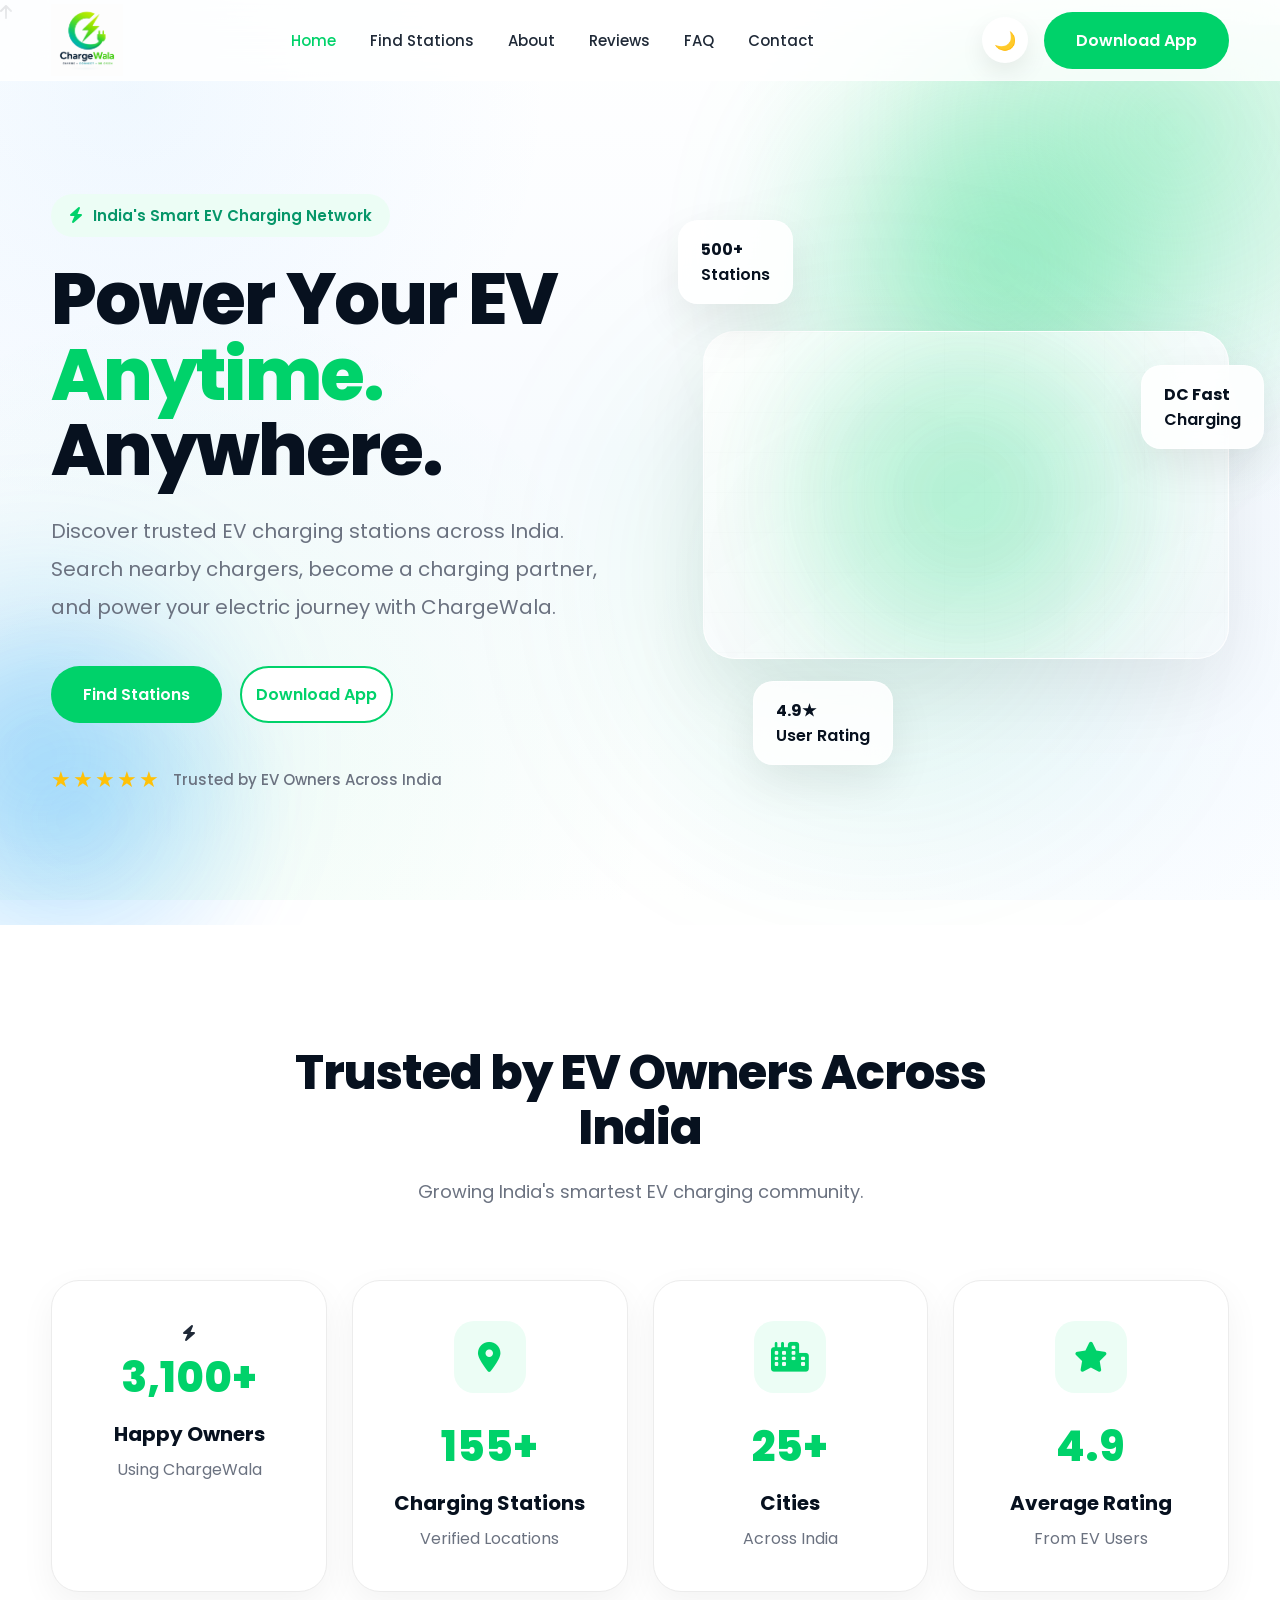
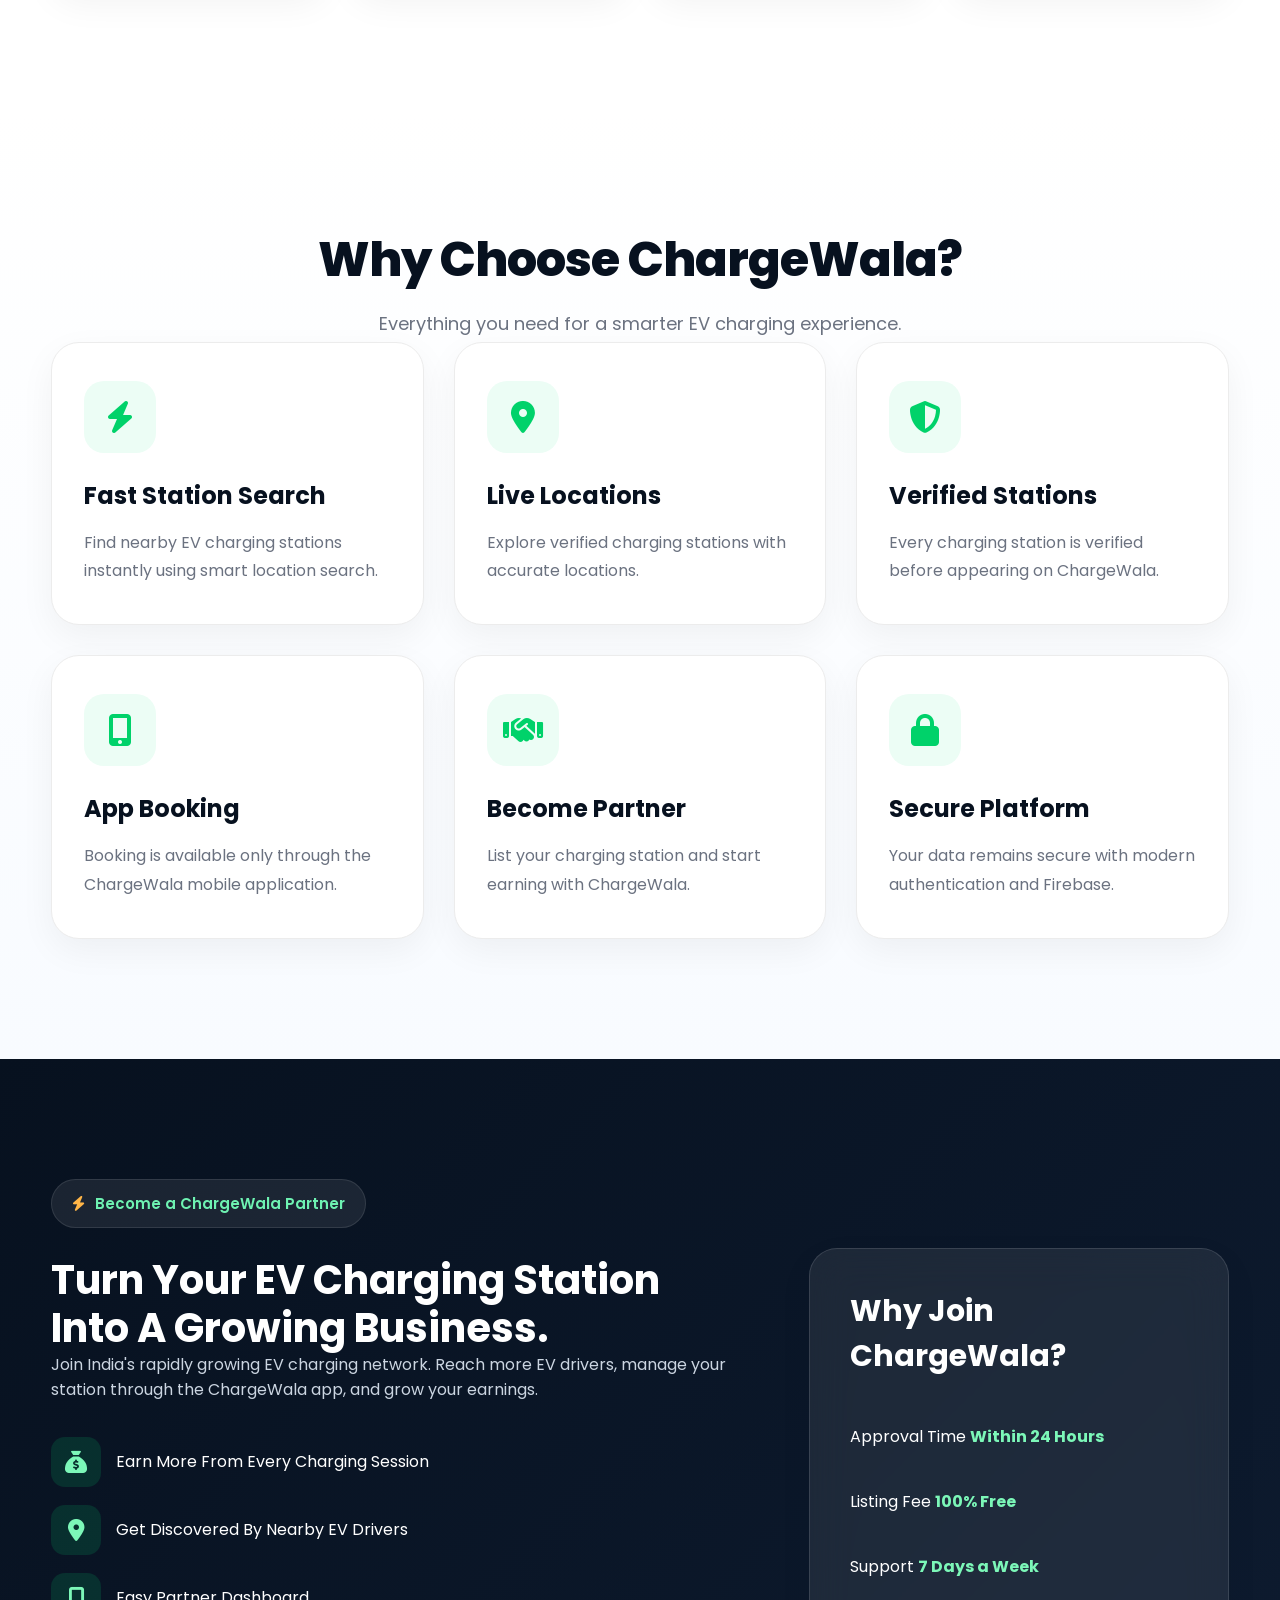
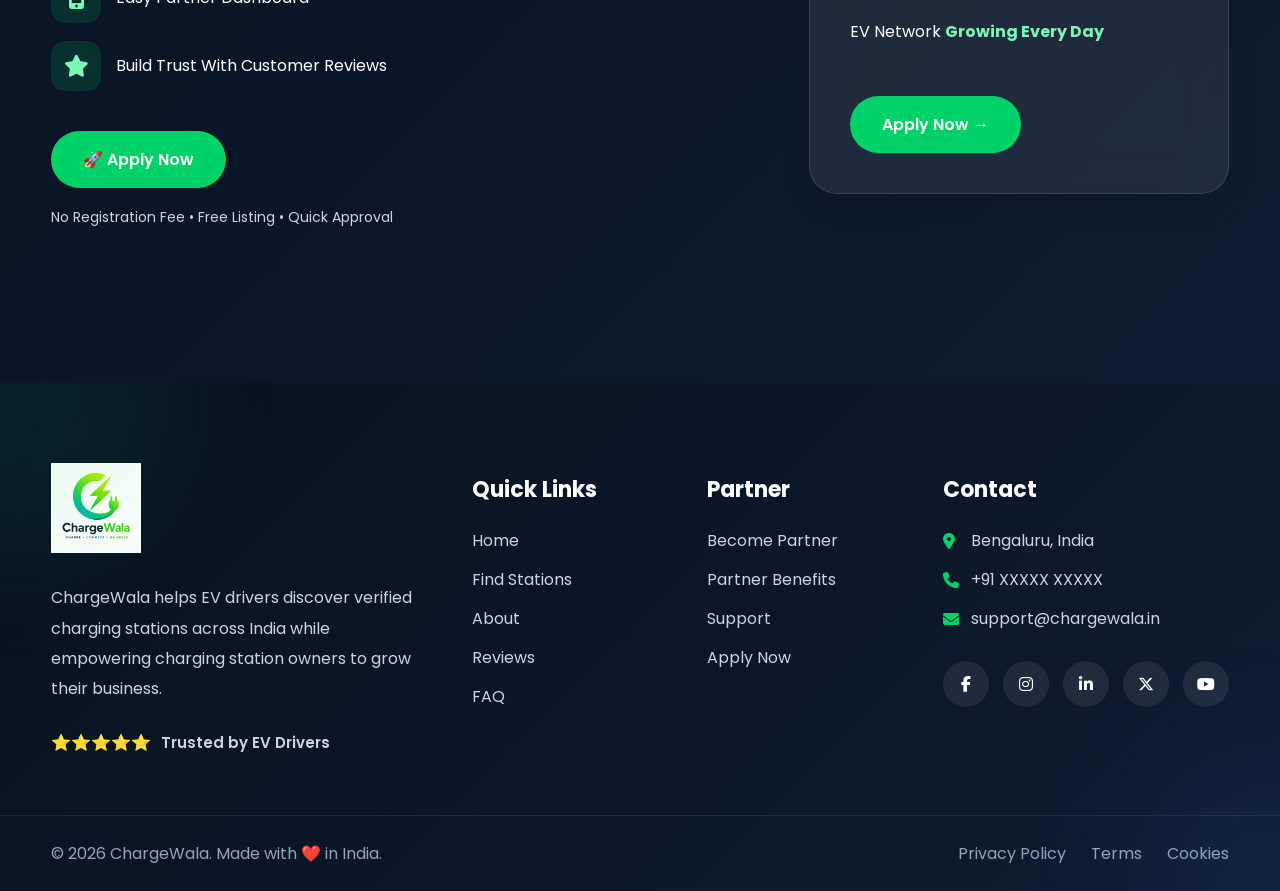
==== commit c9f50edf: "Fix link to how-it-works.css stylesheet" ====
--- a/index.html
+++ b/index.html
@@ -51,7 +51,7 @@
 <link rel="stylesheet" href="css/hero.css">
 <link rel="stylesheet" href="css/stats.css">
 <link rel="stylesheet" href="css/features.css">
-<link rel="stylesheet" href="how-it-works.css">
+<link rel="stylesheet" href="css/how-it-works.css">
 <link rel="stylesheet" href="css/stations.css">
 <link rel="stylesheet" href="css/partner.css">
 
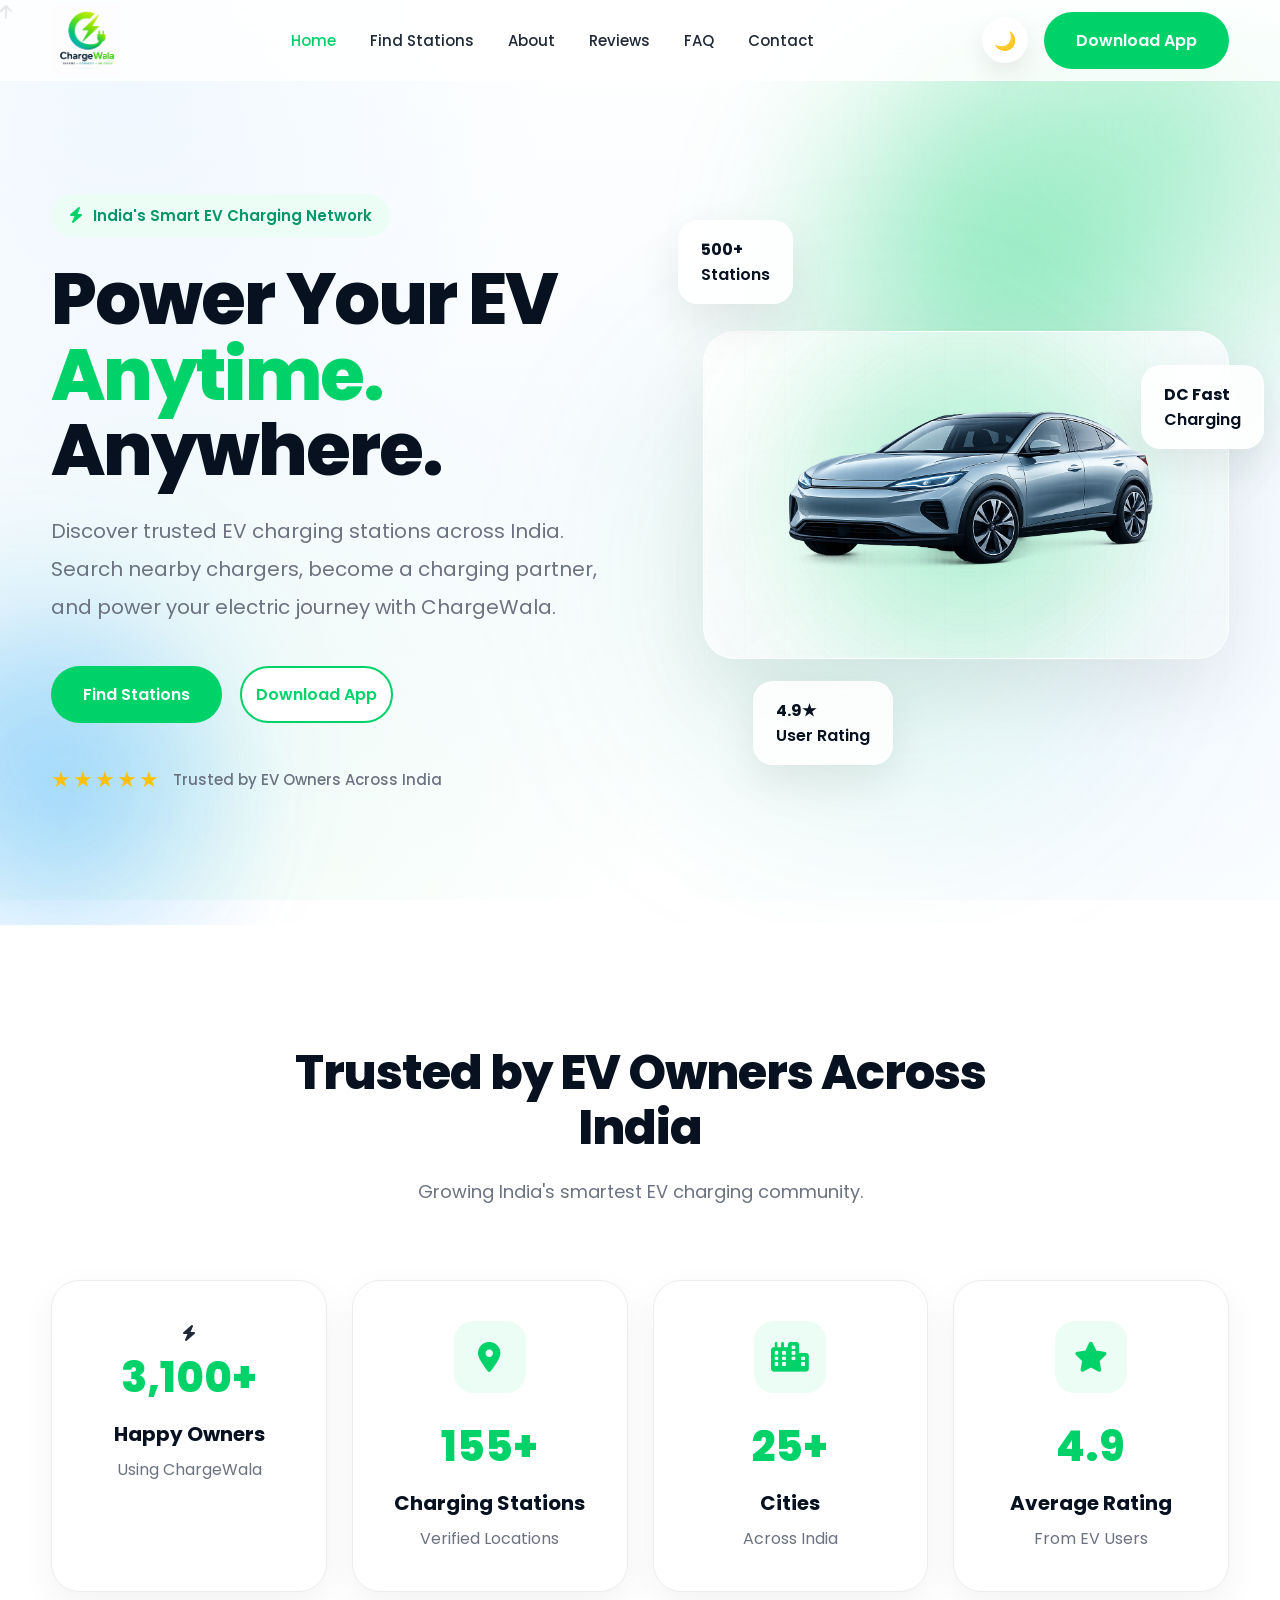
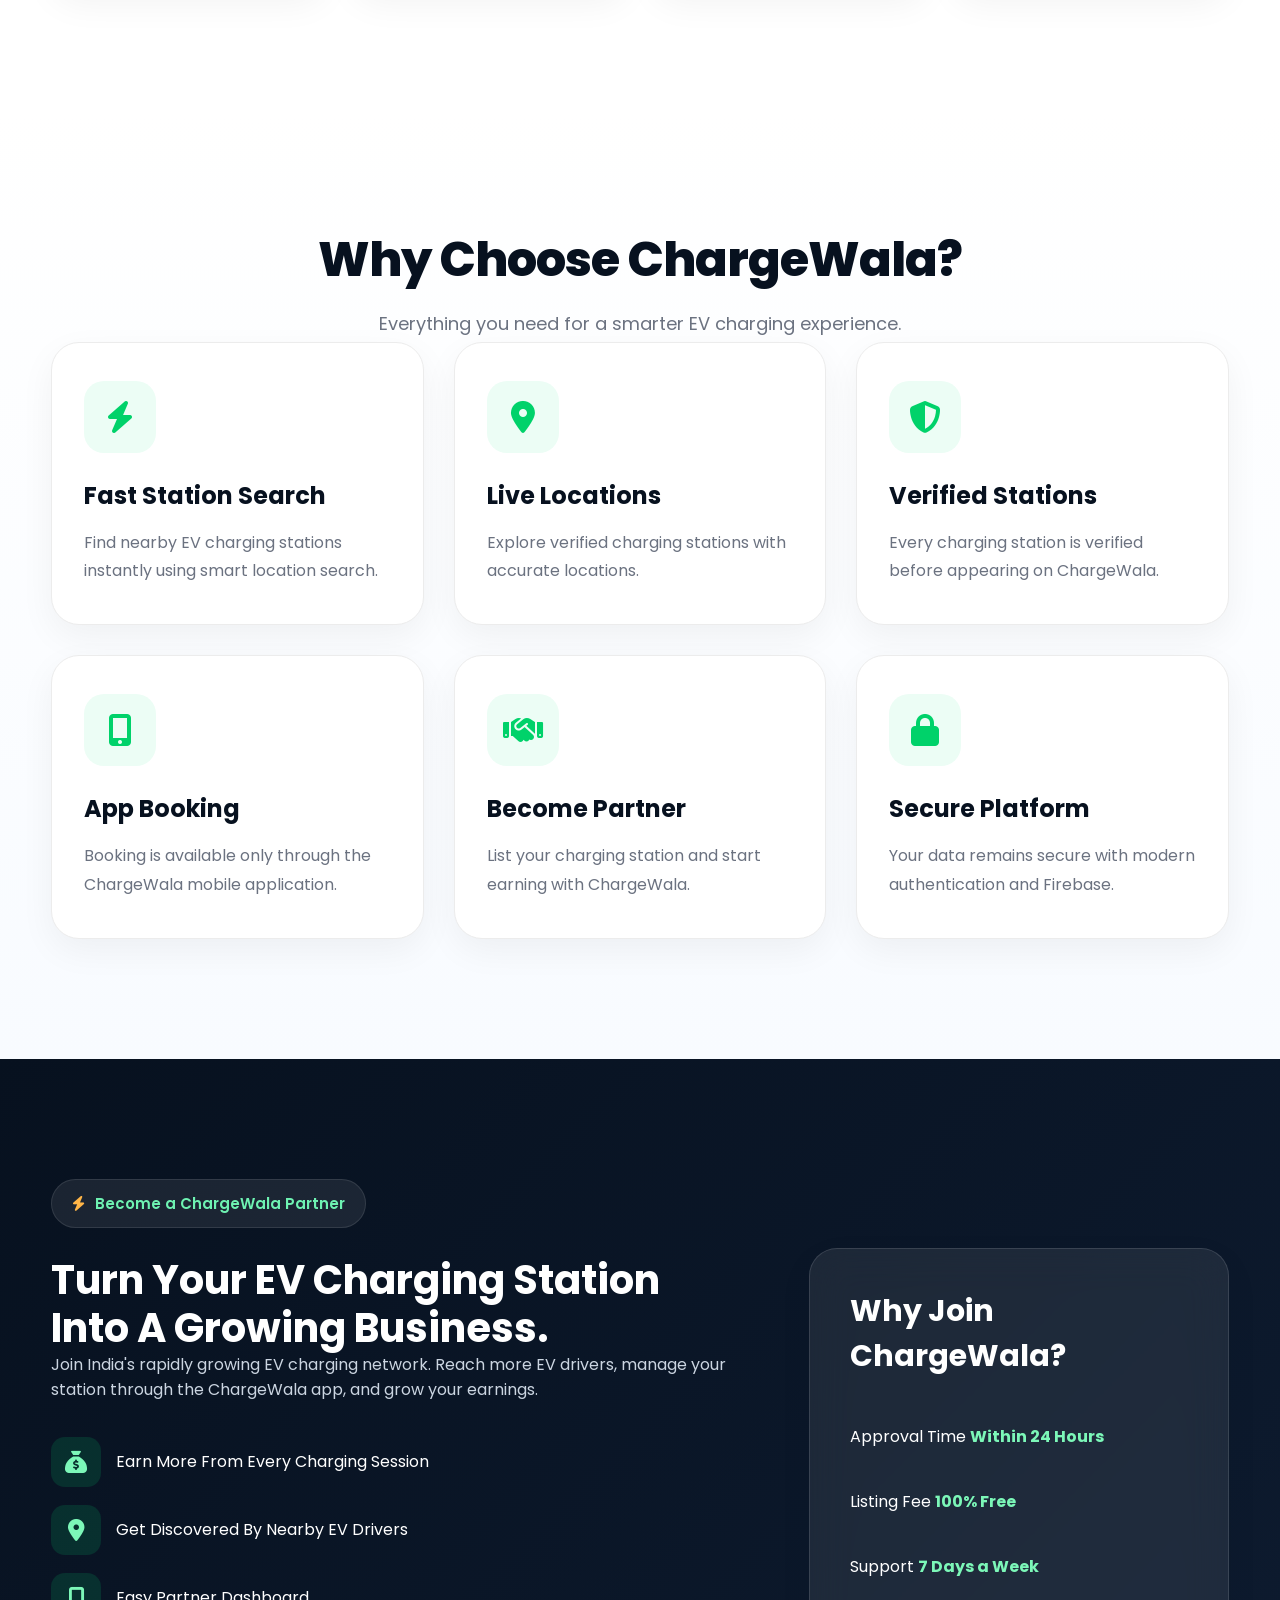
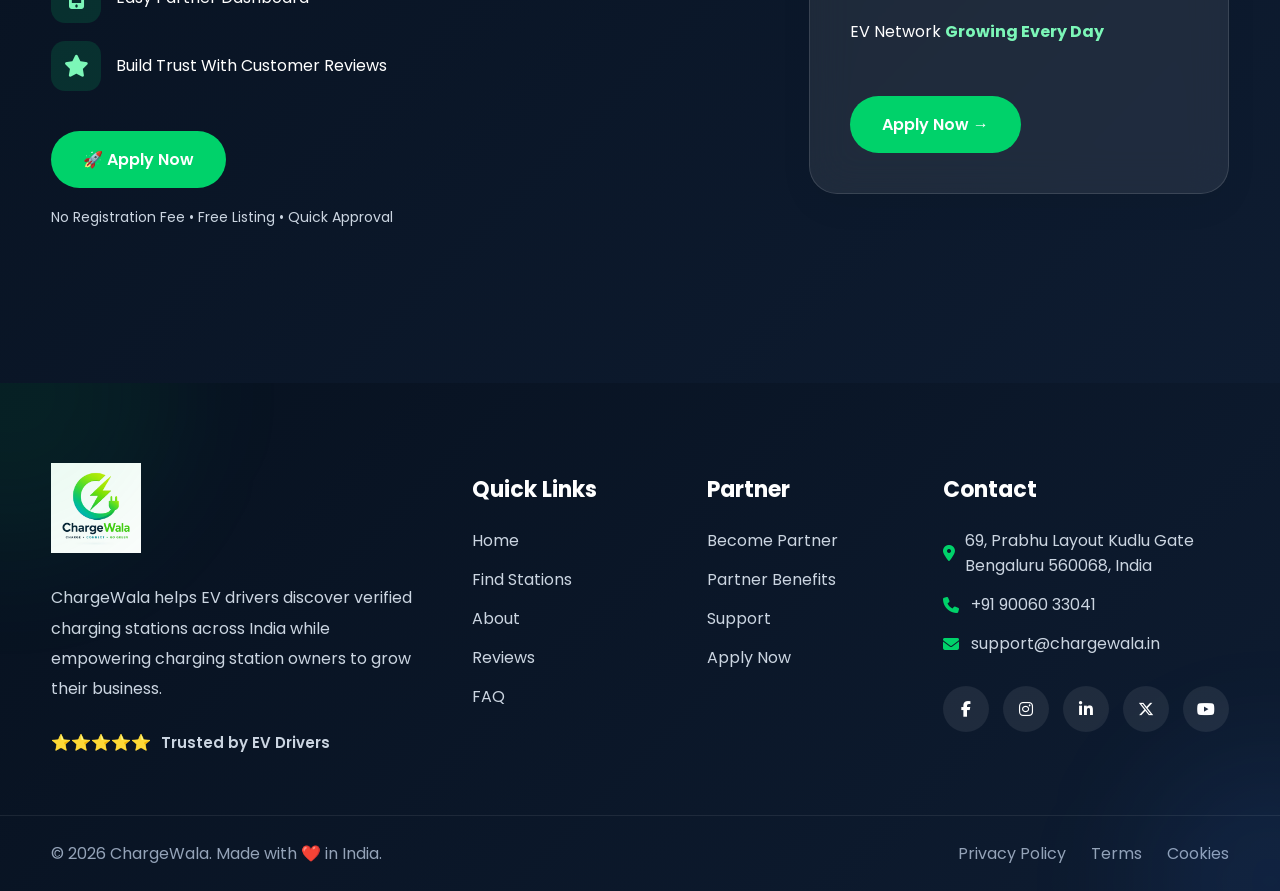
==== commit a1b9d648: "Add favicon links to index.html" ====
--- a/index.html
+++ b/index.html
@@ -10,6 +10,8 @@
         content="width=device-width, initial-scale=1.0">
 
     <title>ChargeWala | EV Charging Made Easy</title>
+    <link rel="icon" type="image/png" href="/assets/images/logo.png">
+<link rel="shortcut icon" href="/assets/images/logo.png">
 
     <meta
         name="description"
--- a/css/hero.css
+++ b/css/hero.css
@@ -750,4 +750,34 @@
 
     }
 
-}+}
+
+/* FIX: Hero EV image visibility */
+
+.car-frame .ev-car {
+    display: block !important;
+    visibility: visible !important;
+    opacity: 1 !important;
+
+    position: relative !important;
+    z-index: 5 !important;
+
+    width: 100% !important;
+    height: 100% !important;
+
+    object-fit: contain !important;
+    object-position: center !important;
+
+    transform: none !important;
+    filter: none !important;
+}
+
+.car-frame {
+    position: relative;
+    overflow: hidden;
+}
+
+.car-glow {
+    z-index: 1 !important;
+    pointer-events: none;
+}
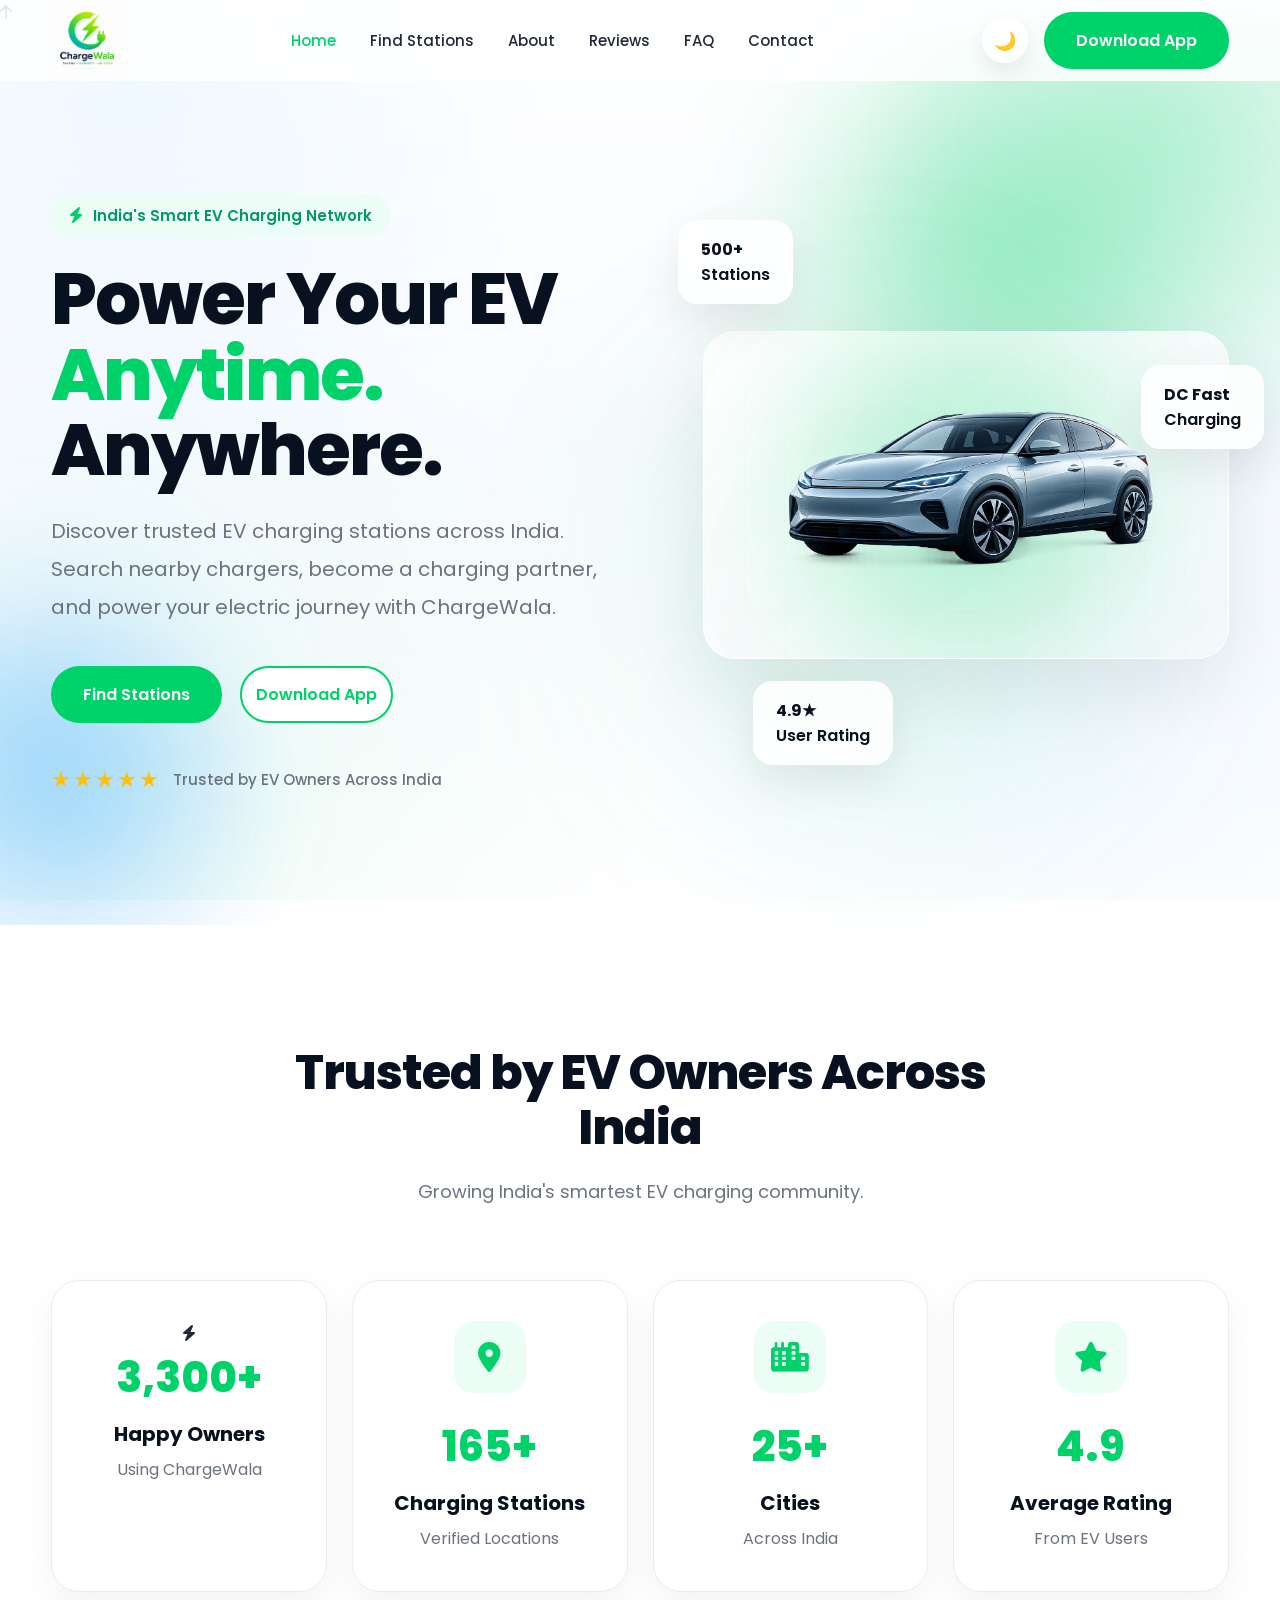
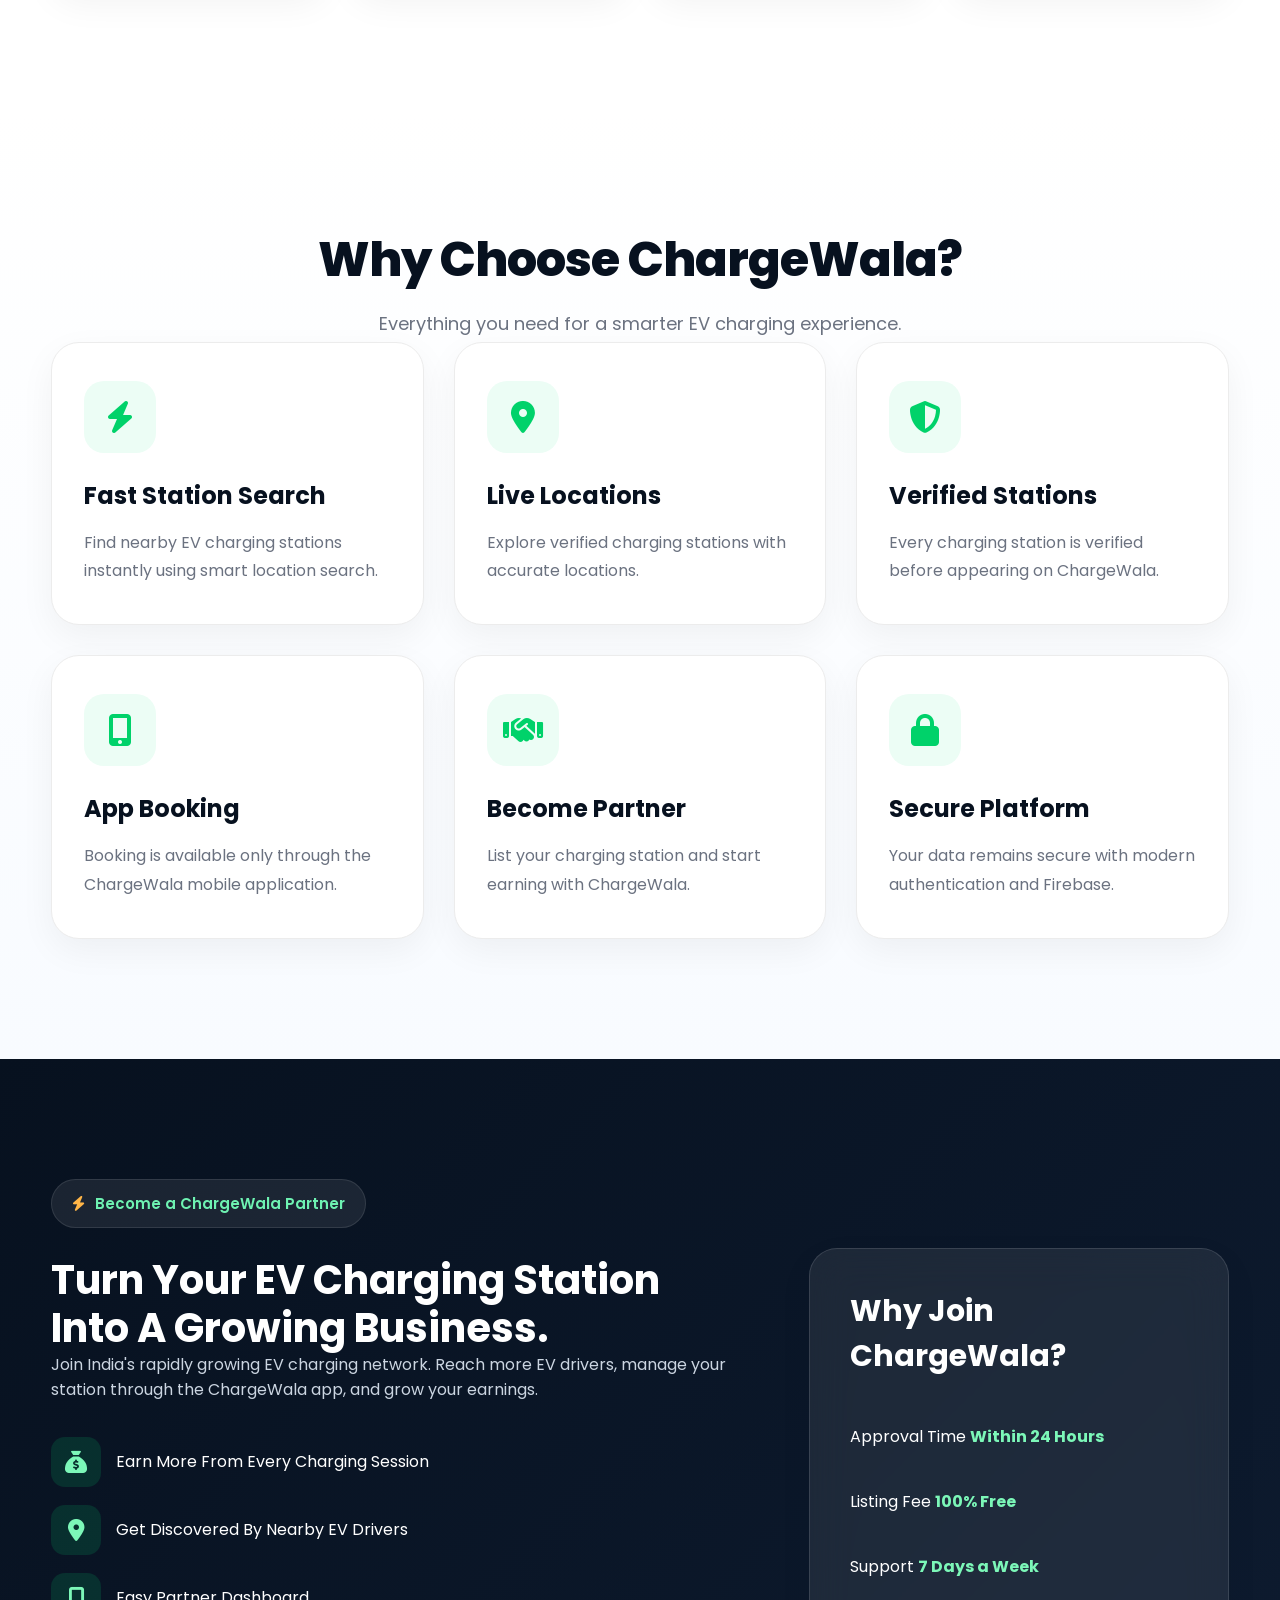
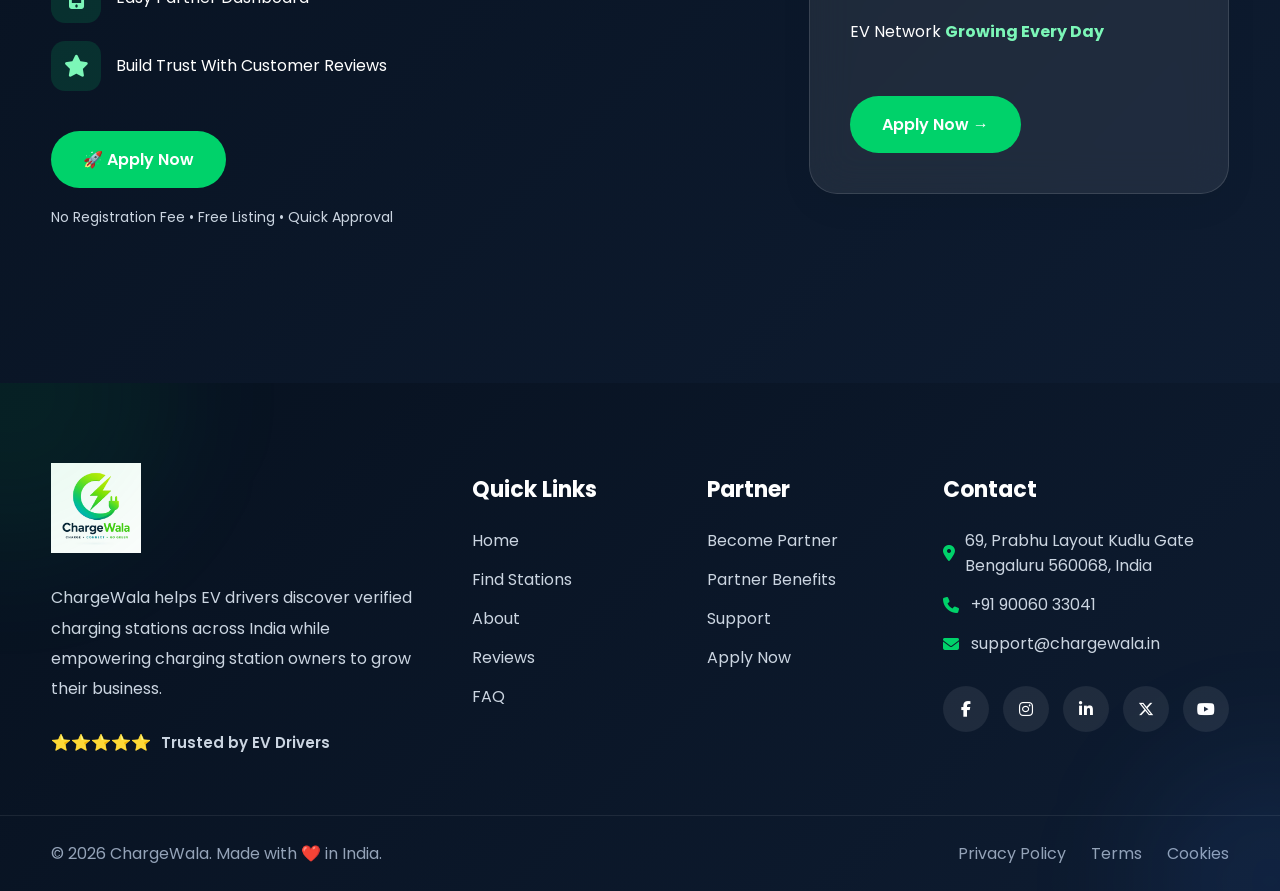
==== commit bbe29493: "Update favicon and add structured data Updated favicon links and added structured data for organizat" ====
--- a/index.html
+++ b/index.html
@@ -9,9 +9,13 @@
         name="viewport"
         content="width=device-width, initial-scale=1.0">
 
-    <title>ChargeWala | EV Charging Made Easy</title>
-    <link rel="icon" type="image/png" href="/assets/images/logo.png">
-<link rel="shortcut icon" href="/assets/images/logo.png">
+    <title>ChargeWala | EV Charging Stations Across India</title>
+    <!-- ChargeWala Favicon -->
+<link rel="icon" type="image/png" sizes="48x48" href="/favicon.png">
+<link rel="shortcut icon" type="image/png" href="/favicon.png">
+<link rel="apple-touch-icon" href="/favicon.png">
+<meta name="theme-color" content="#00C853">
+   
 
     <meta
         name="description"
@@ -62,6 +66,45 @@
 <link rel="stylesheet" href="css/footer.css">
 
 
+<!-- Canonical URL -->
+<link rel="canonical" href="https://chargewala.in/">
+
+<!-- Open Graph -->
+<meta property="og:title" content="ChargeWala | EV Charging Stations Across India">
+<meta property="og:description" content="Find trusted EV charging stations across India with ChargeWala. Find, charge and power your EV journey.">
+<meta property="og:url" content="https://chargewala.in/">
+<meta property="og:type" content="website">
+<meta property="og:image" content="https://chargewala.in/assets/images/logo.png">
+
+<!-- Organization Schema -->
+<!-- ChargeWala Official Organization & Website Schema -->
+<script type="application/ld+json">
+{
+  "@context": "https://schema.org",
+  "@graph": [
+    {
+      "@type": "Organization",
+      "@id": "https://chargewala.in/#organization",
+      "name": "ChargeWala",
+      "url": "https://chargewala.in/",
+      "logo": "https://chargewala.in/favicon.png",
+      "description": "ChargeWala is an EV charging platform in India helping EV drivers discover verified charging stations and connecting charging station owners with EV users.",
+      "email": "support@chargewala.in"
+    },
+    {
+      "@type": "WebSite",
+      "@id": "https://chargewala.in/#website",
+      "url": "https://chargewala.in/",
+      "name": "ChargeWala",
+      "alternateName": "ChargeWala EV Charging",
+      "publisher": {
+        "@id": "https://chargewala.in/#organization"
+      }
+    }
+  ]
+}
+</script>
+    
 </head>
 <body>
 
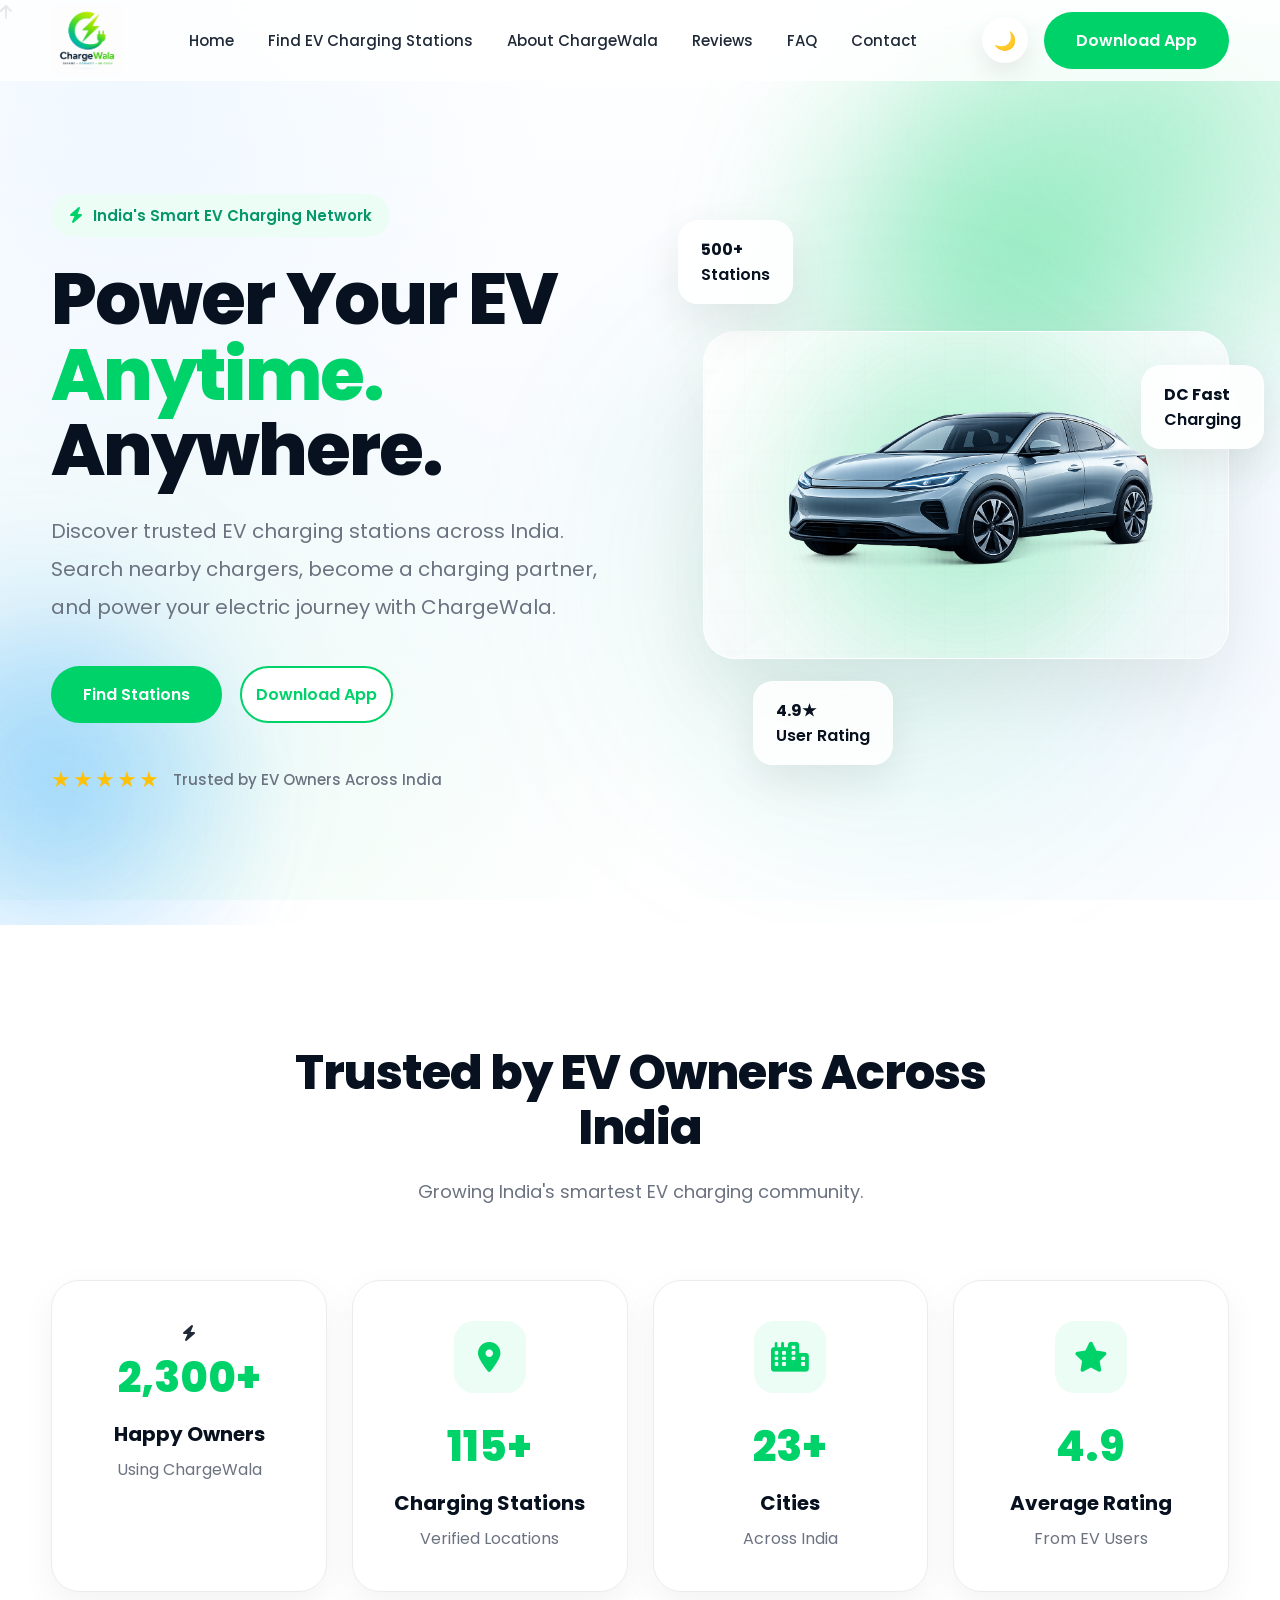
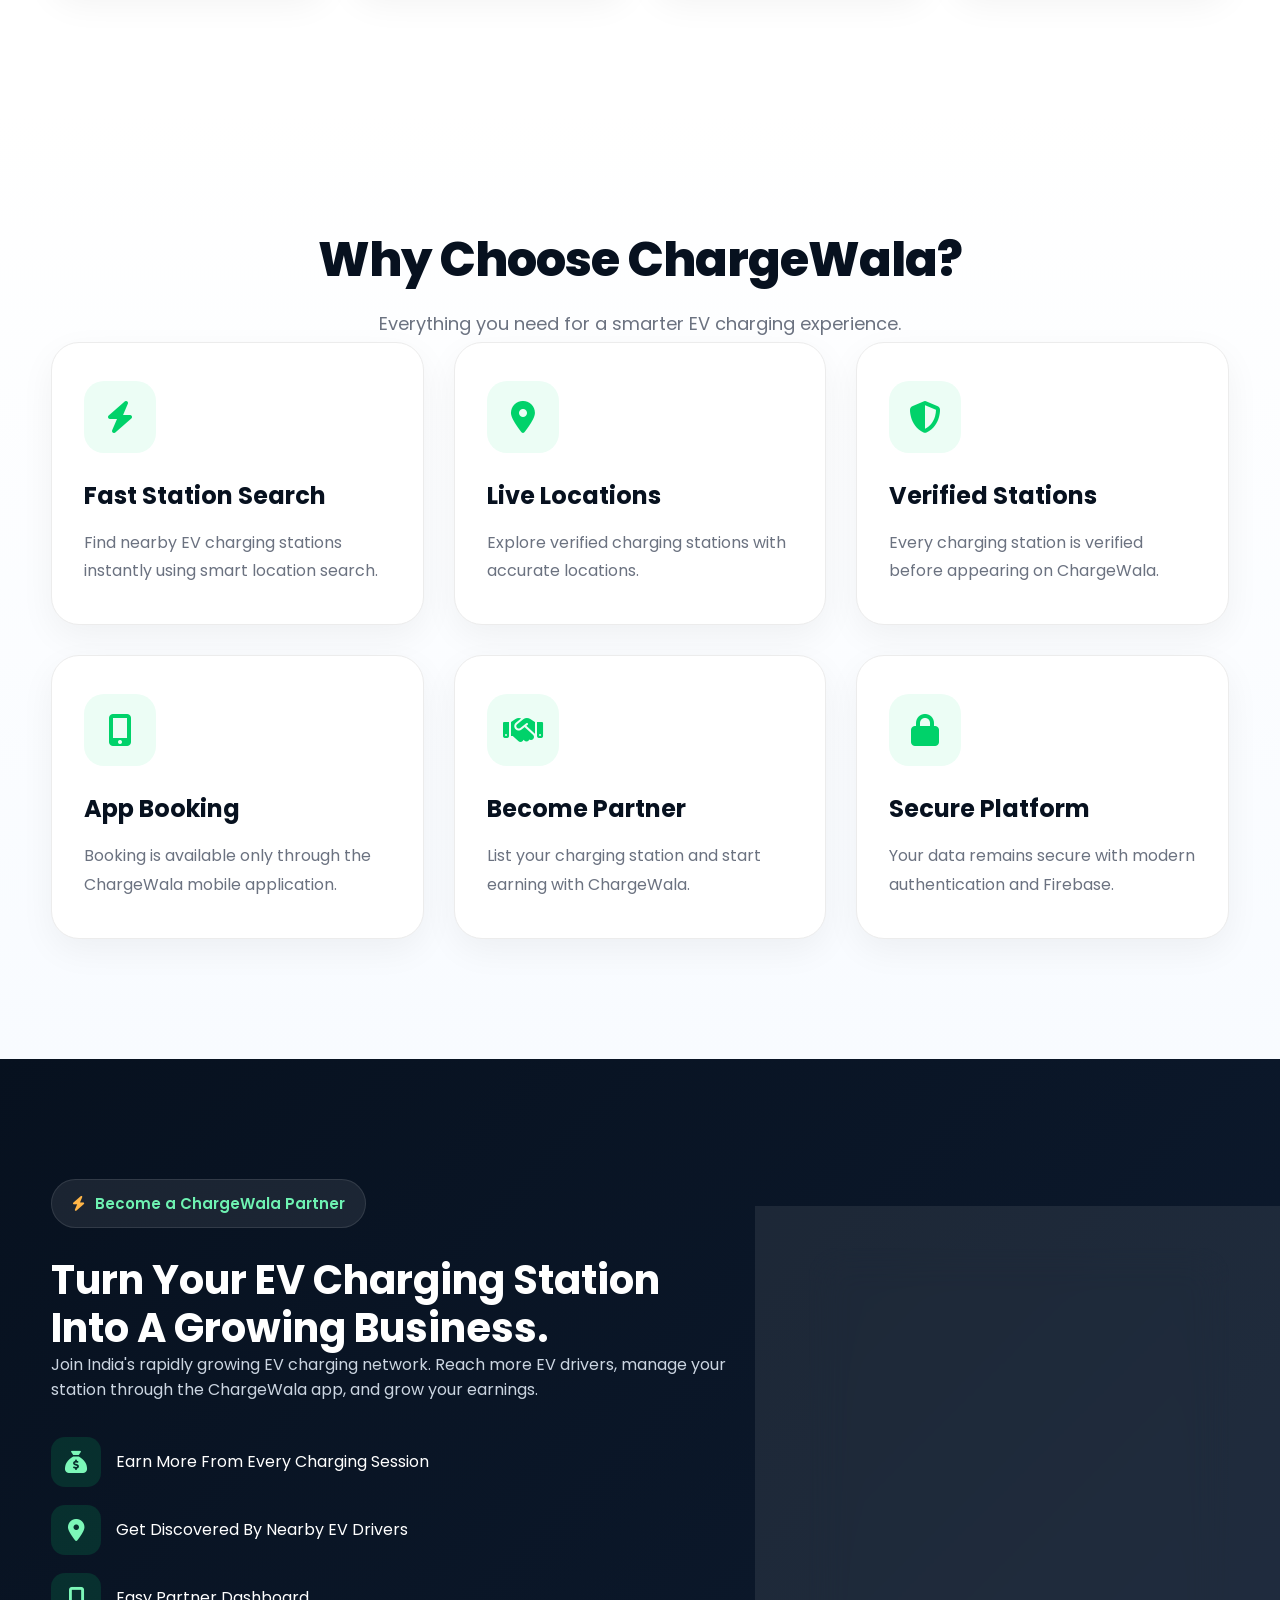
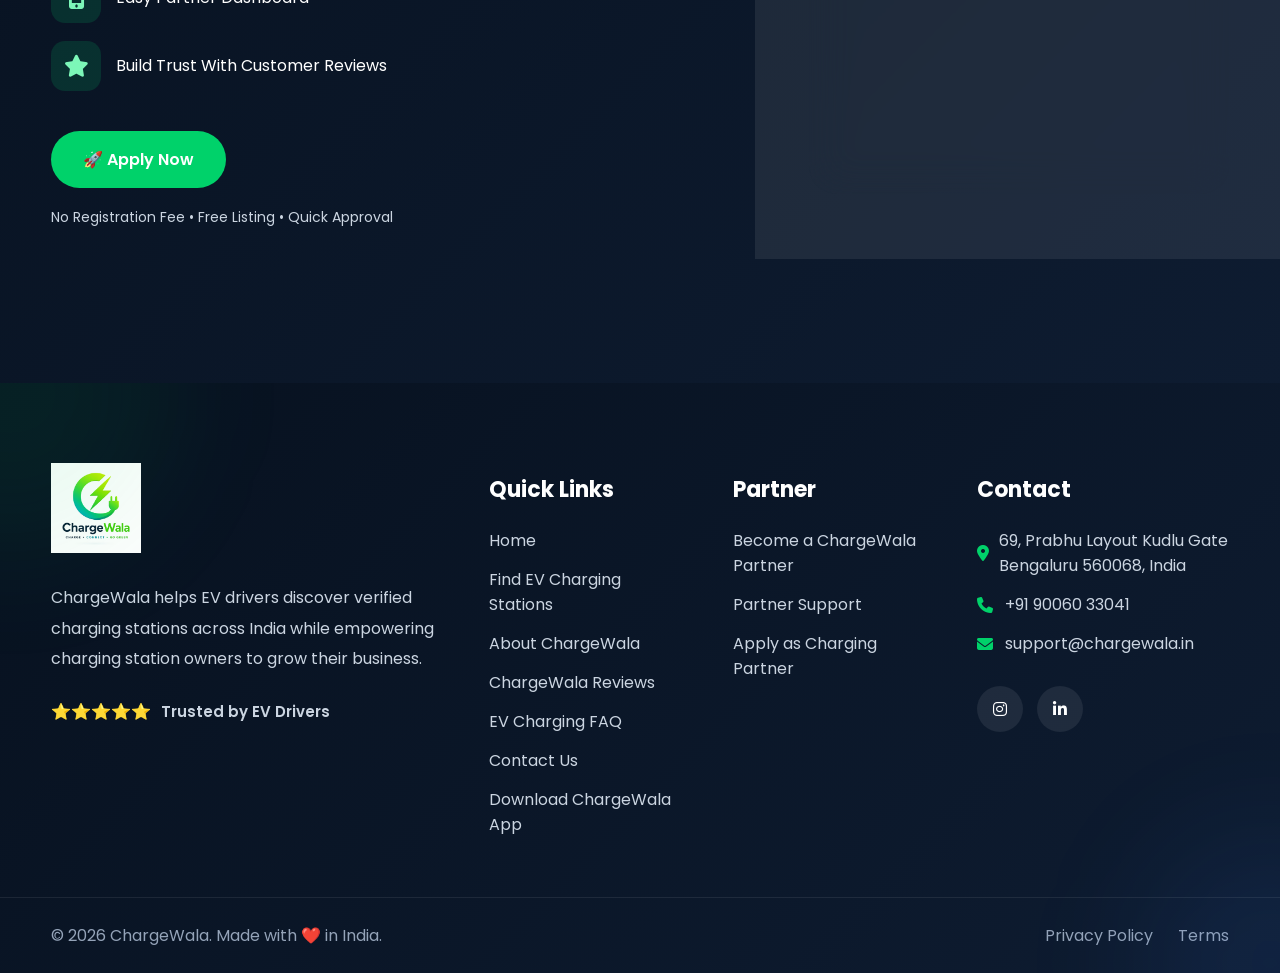
==== commit cd6010d2: "Modify organization schema comment in index.html Updated organization schema comment for clarity." ====
--- a/index.html
+++ b/index.html
@@ -76,7 +76,7 @@
 <meta property="og:type" content="website">
 <meta property="og:image" content="https://chargewala.in/assets/images/logo.png">
 
-<!-- Organization Schema -->
+
 <!-- ChargeWala Official Organization & Website Schema -->
 <script type="application/ld+json">
 {
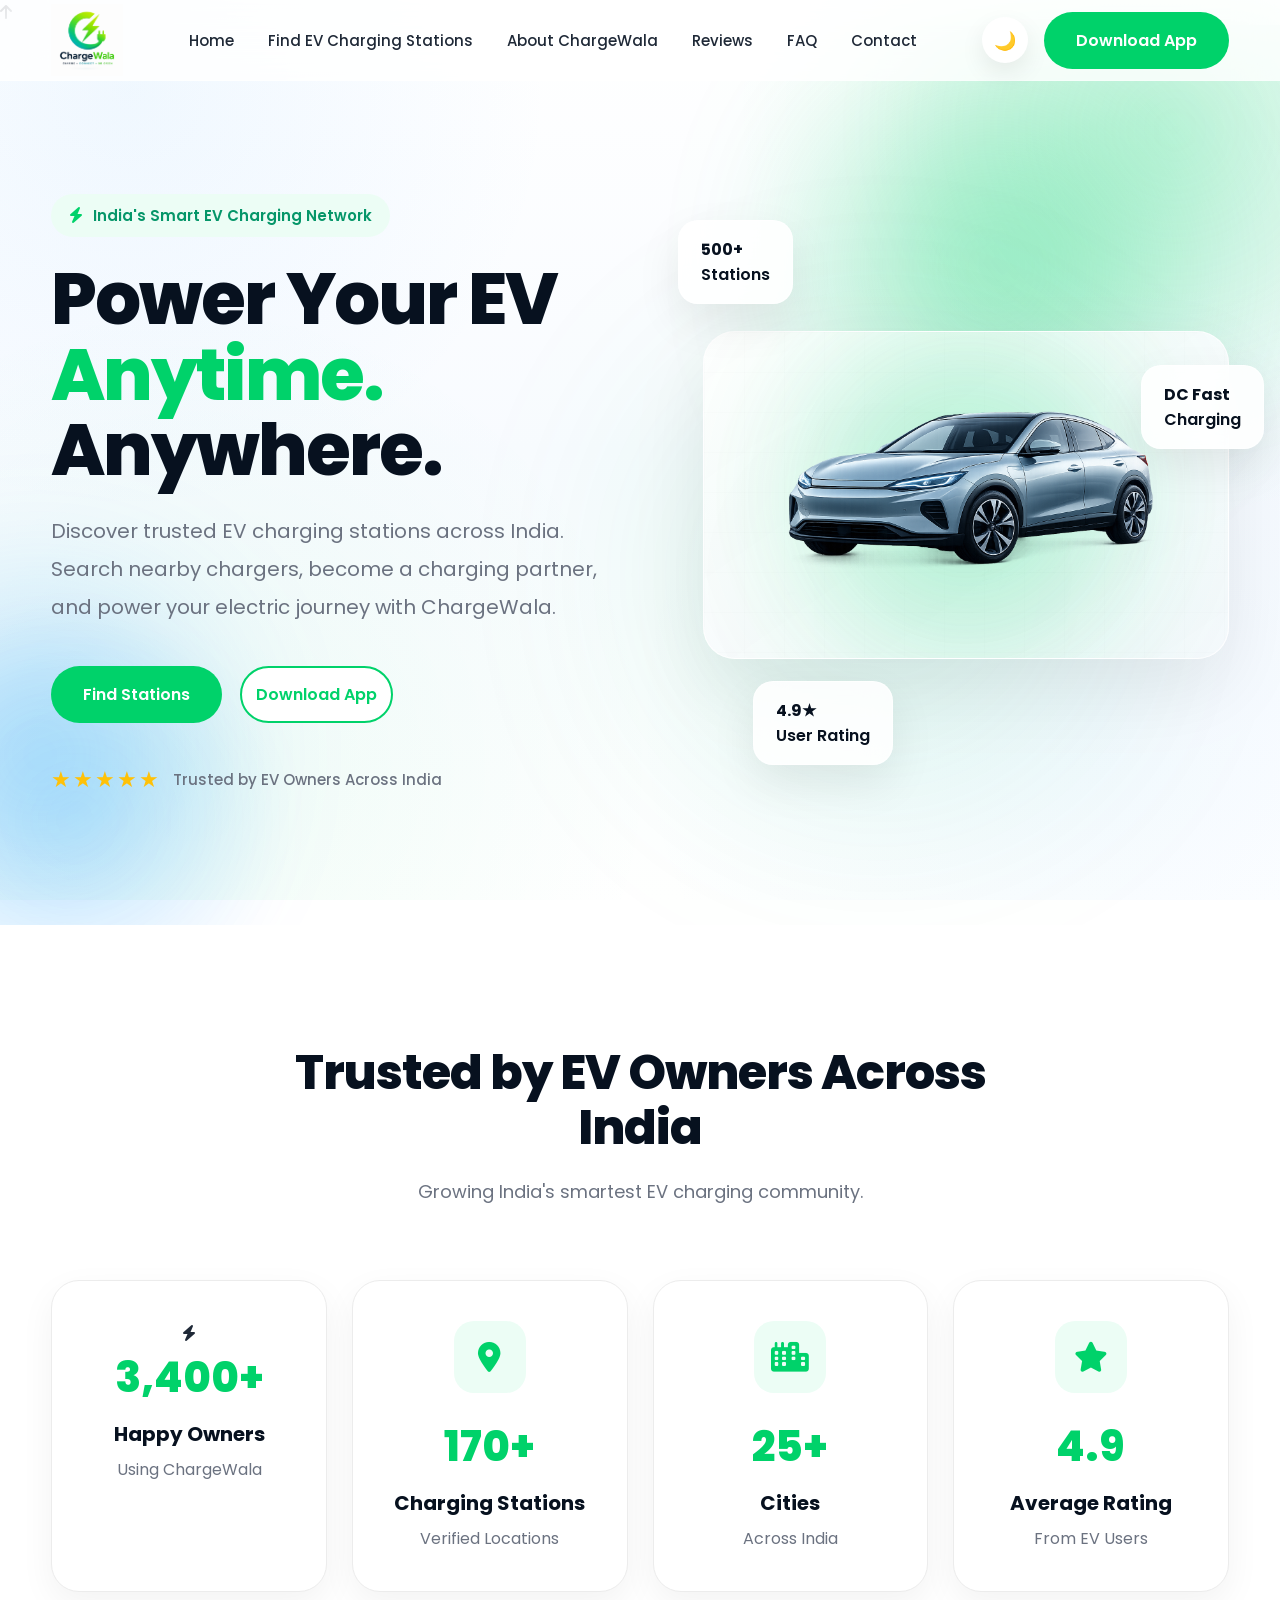
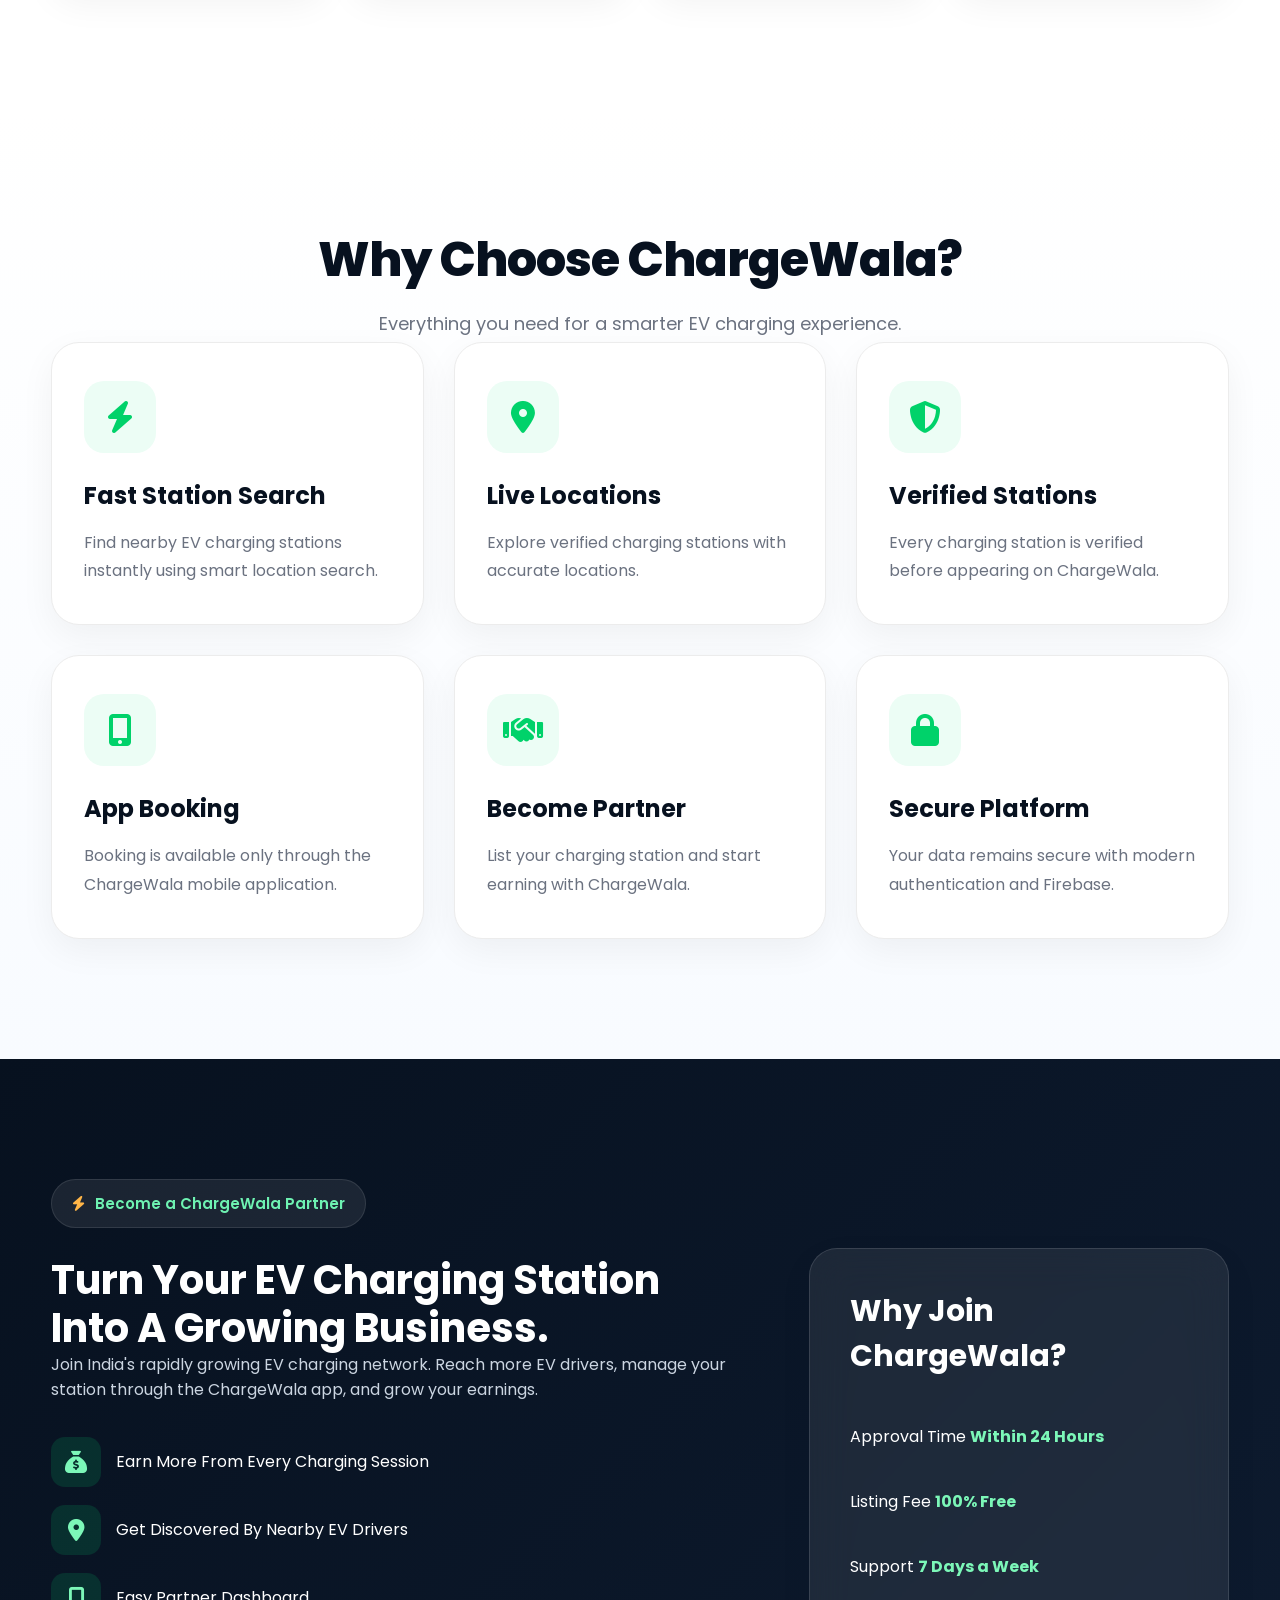
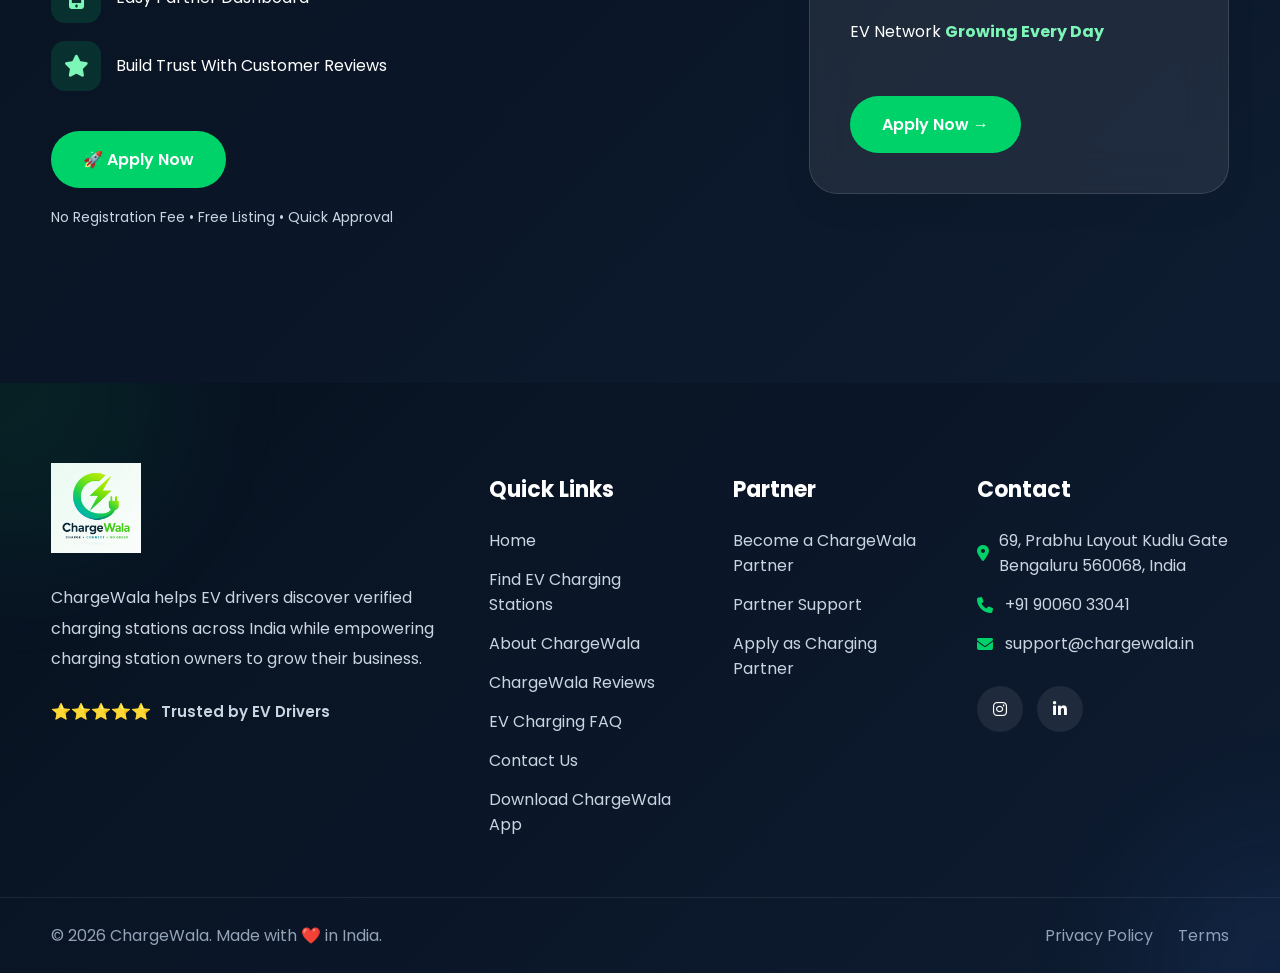
==== commit 81ce6f02: "Change Apply Now link to partner.html" ====
--- a/index.html
+++ b/index.html
@@ -631,8 +631,7 @@
 </div>
 
 <a
-href="https://forms.gle/YOUR_GOOGLE_FORM_LINK"
-target="_blank"
+href="/partner.html"
 class="btn">
 
 🚀 Apply Now
@@ -689,8 +688,7 @@
 </div>
 
 <a
-href="https://forms.gle/YOUR_GOOGLE_FORM_LINK"
-target="_blank"
+href="/partner.html"
 class="btn">
 
 Apply Now →
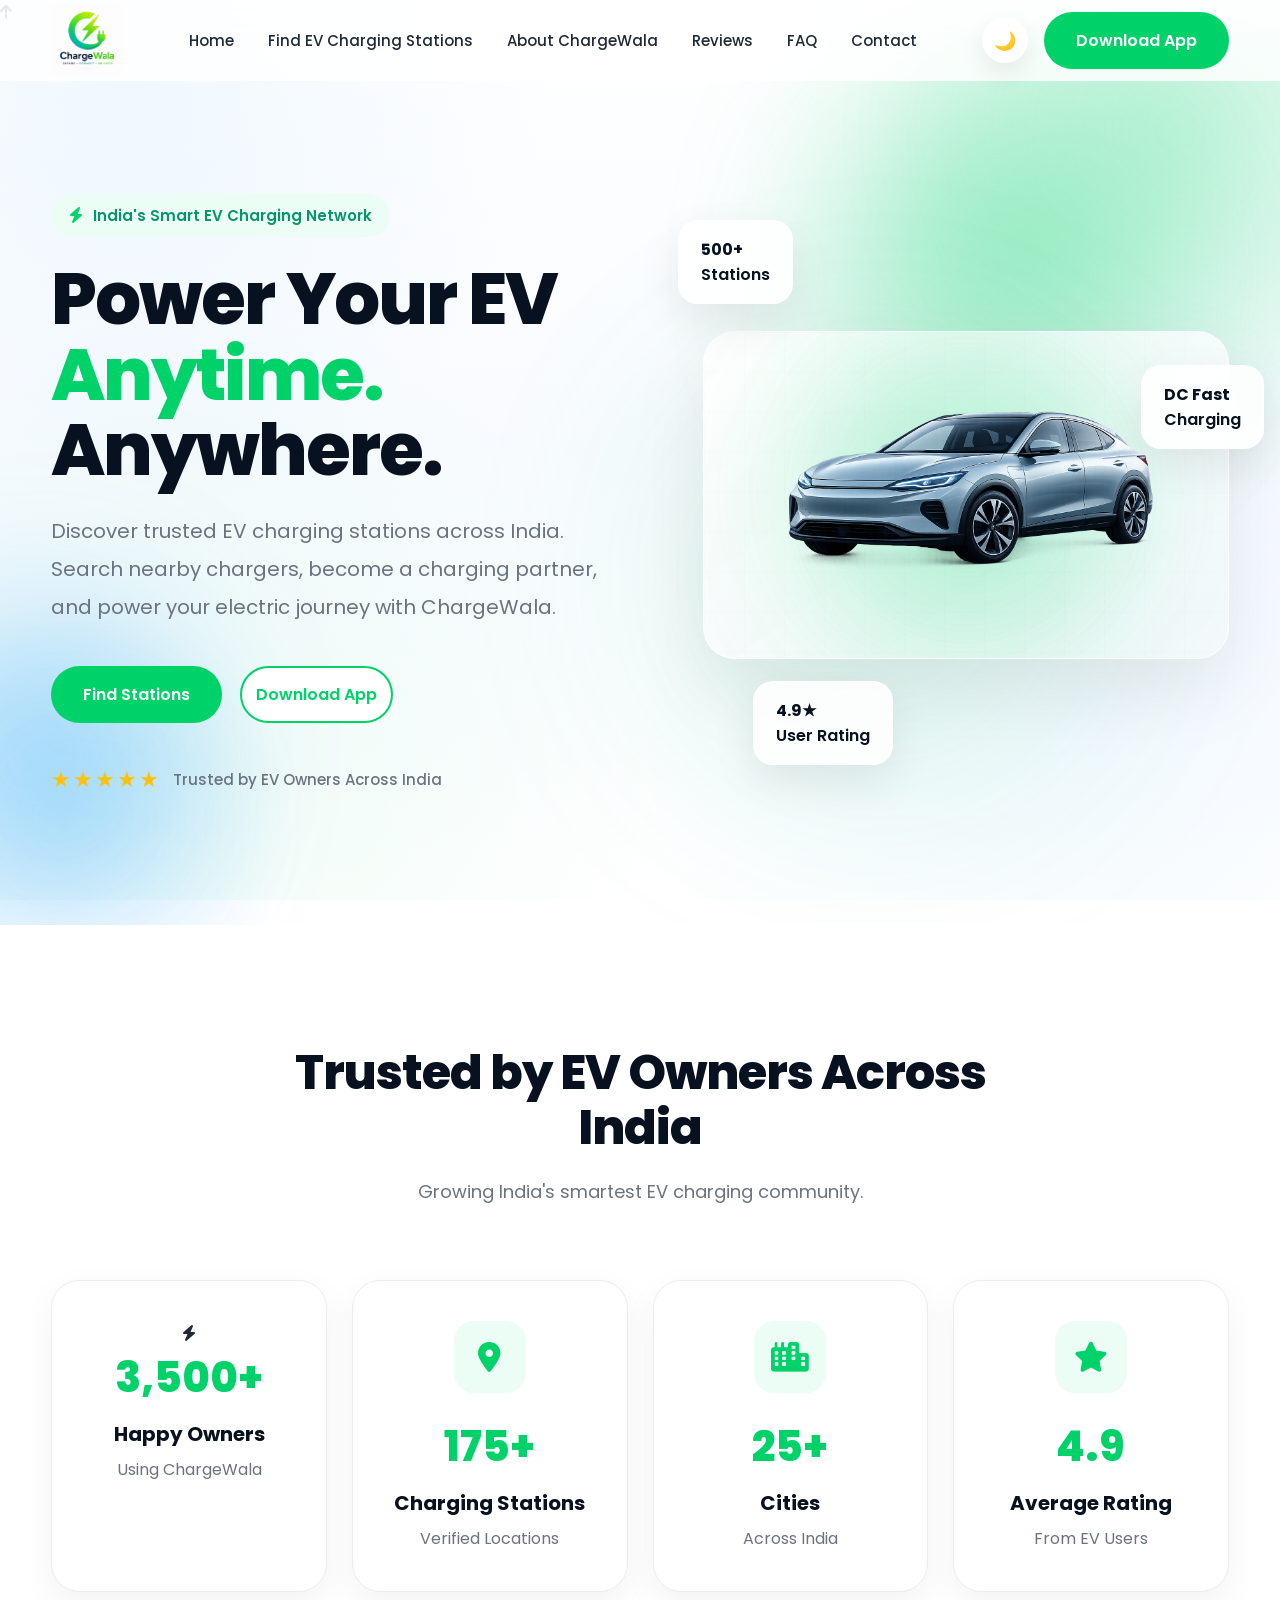
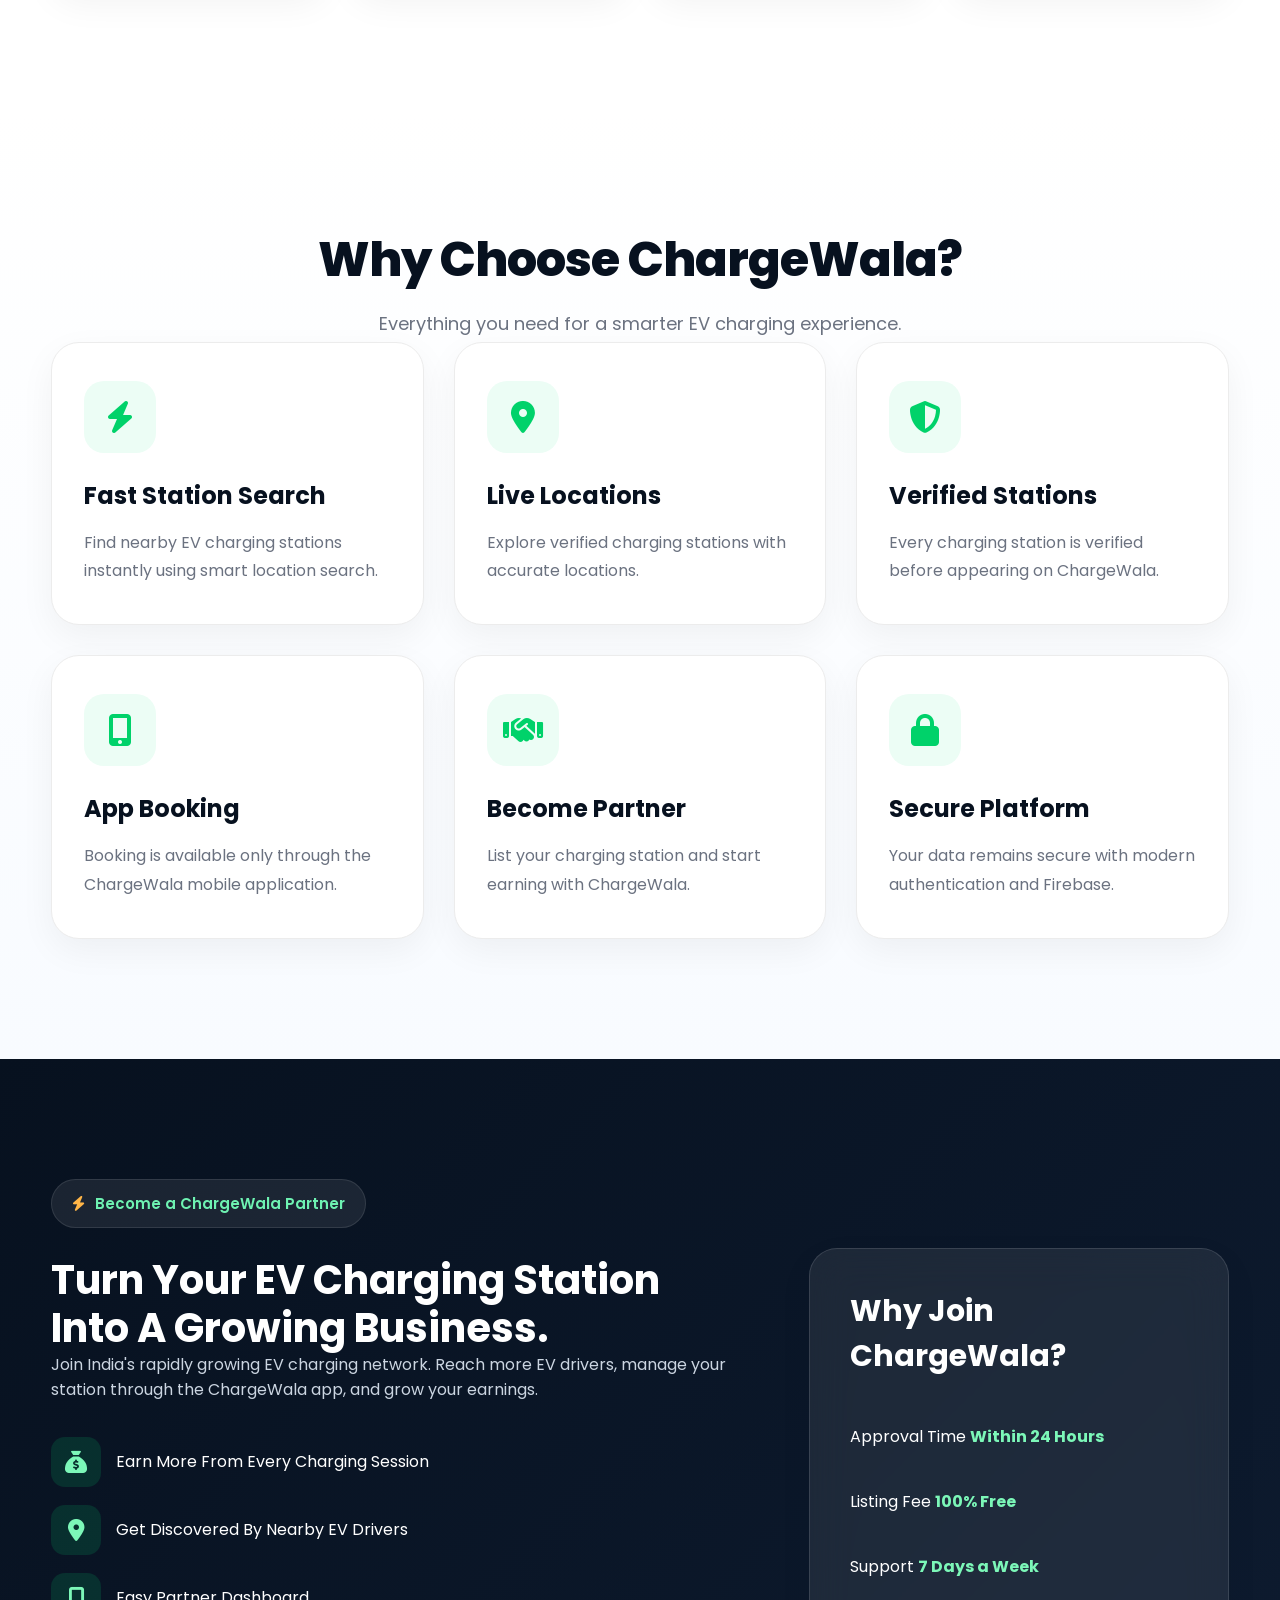
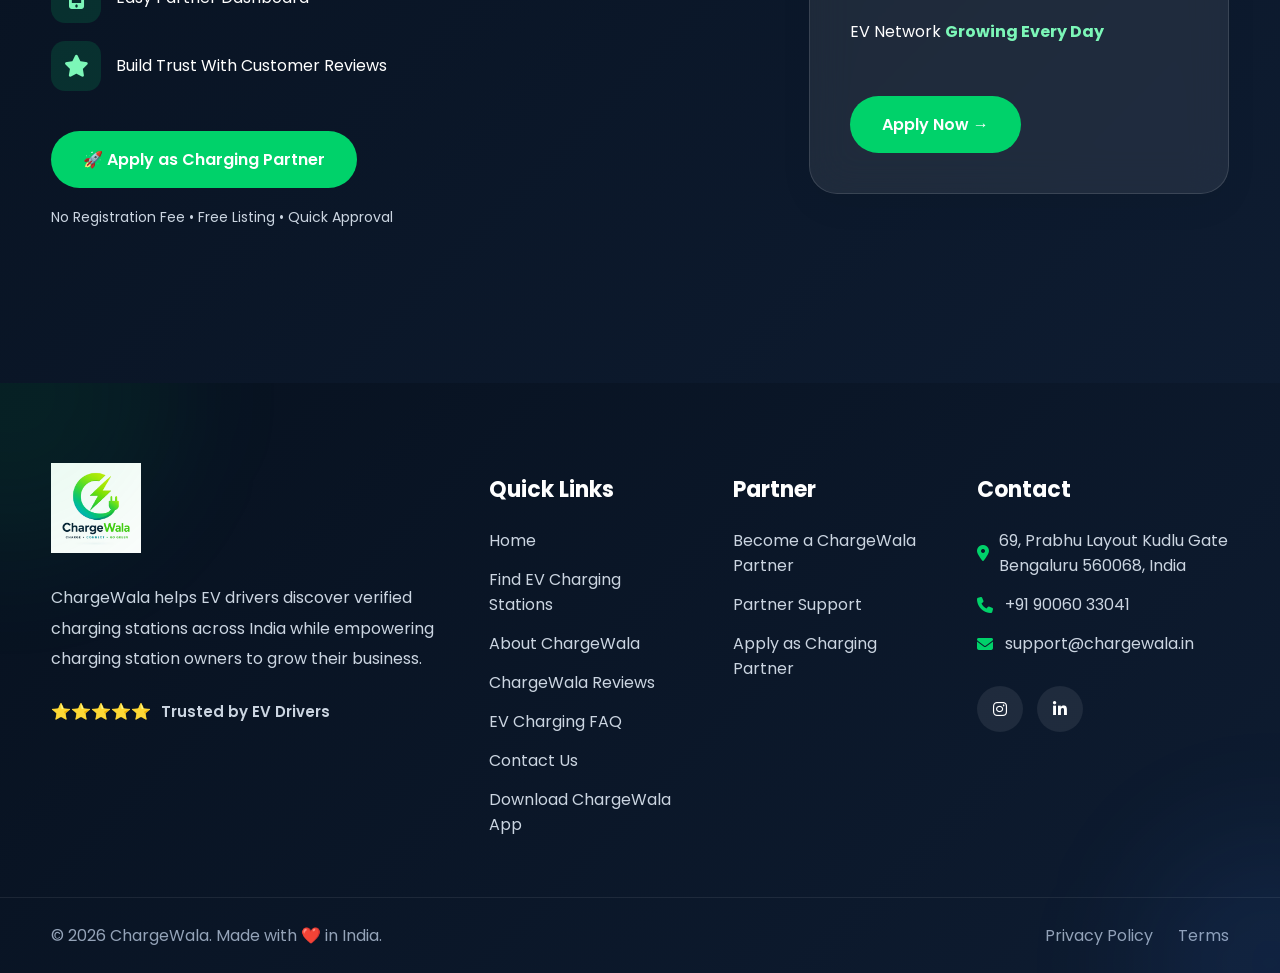
==== commit 93129f1b: "Update index.html" ====
--- a/index.html
+++ b/index.html
@@ -631,10 +631,12 @@
 </div>
 
 <a
-href="/partner.html"
+href="https://docs.google.com/forms/d/e/1FAIpQLSdJe5DDJYubzpHfVGXibF83Fx2LqAIiZd_hjHlWmbzcMewnnw/viewform"
+target="_blank"
+rel="noopener noreferrer"
 class="btn">
 
-🚀 Apply Now
+🚀 Apply as Charging Partner
 
 </a>
 
@@ -688,7 +690,9 @@
 </div>
 
 <a
-href="/partner.html"
+href="https://docs.google.com/forms/d/e/1FAIpQLSdJe5DDJYubzpHfVGXibF83Fx2LqAIiZd_hjHlWmbzcMewnnw/viewform"
+target="_blank"
+rel="noopener noreferrer"
 class="btn">
 
 Apply Now →
